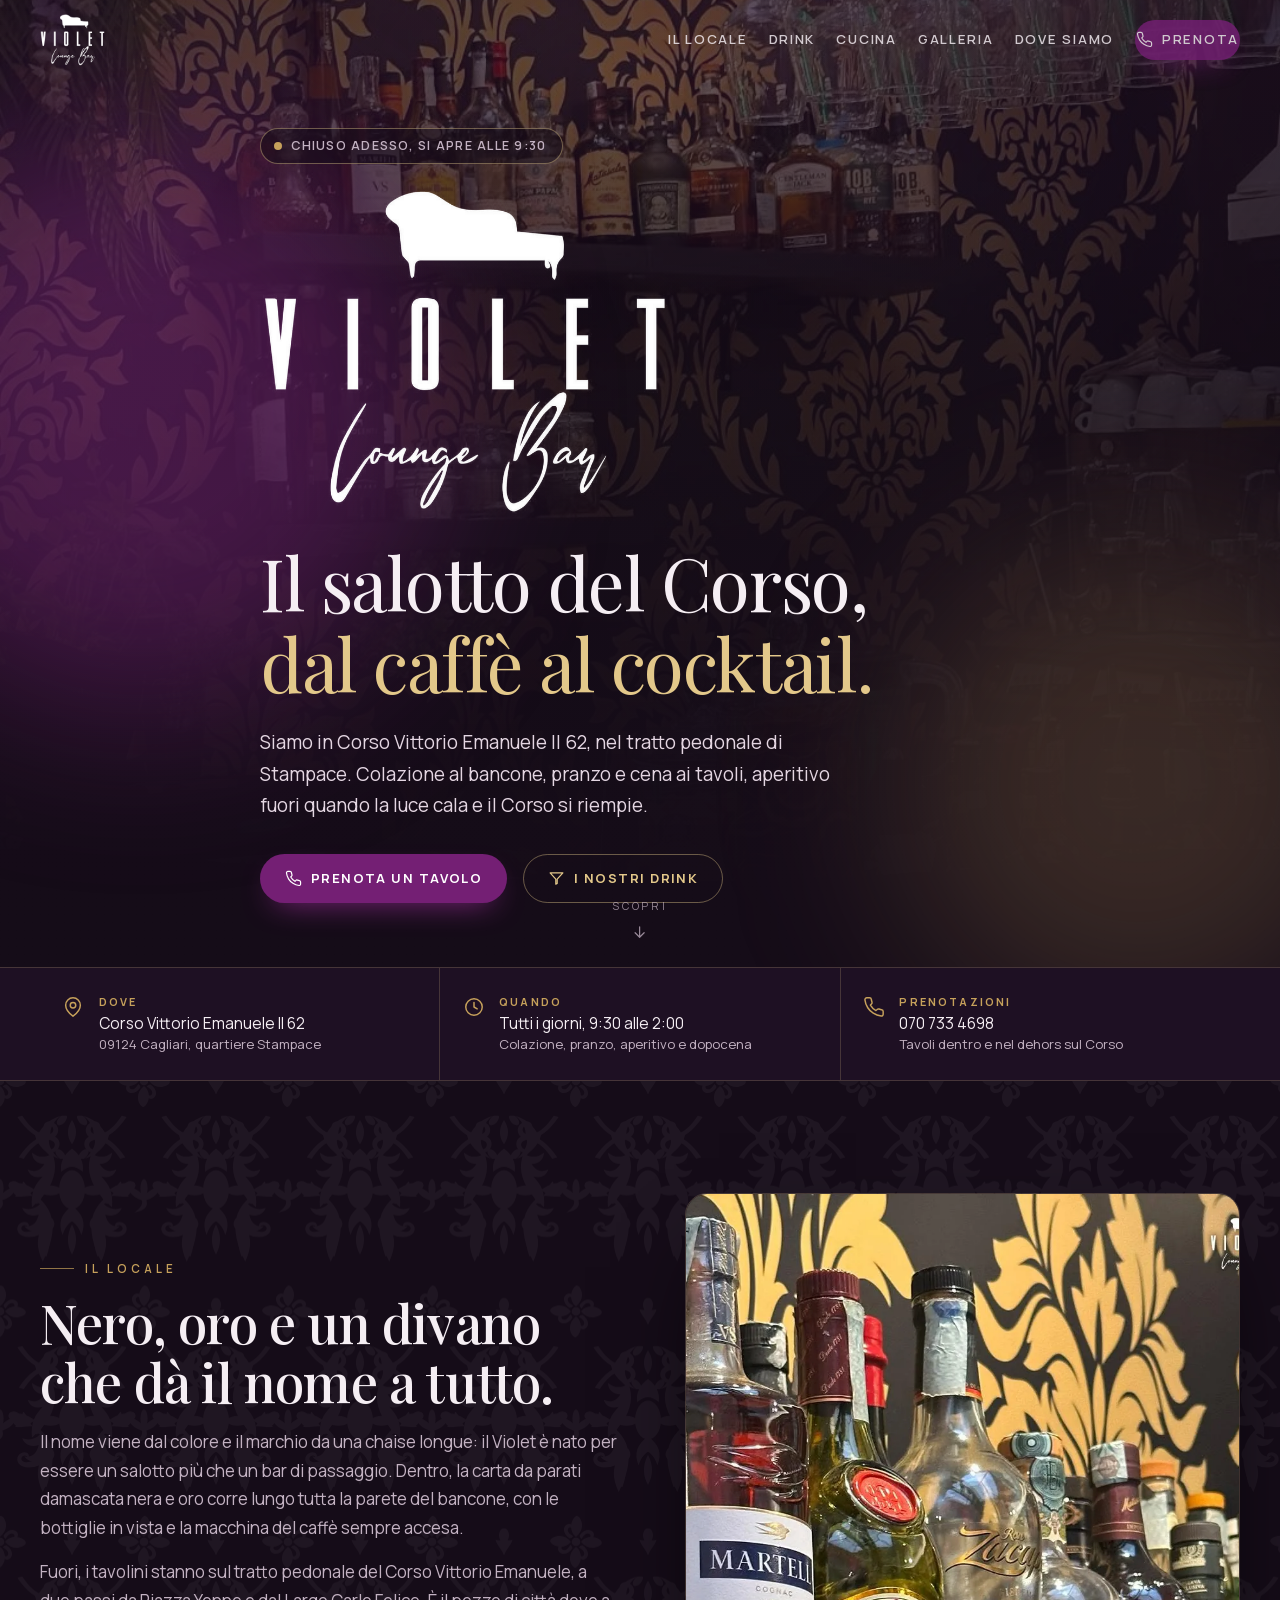
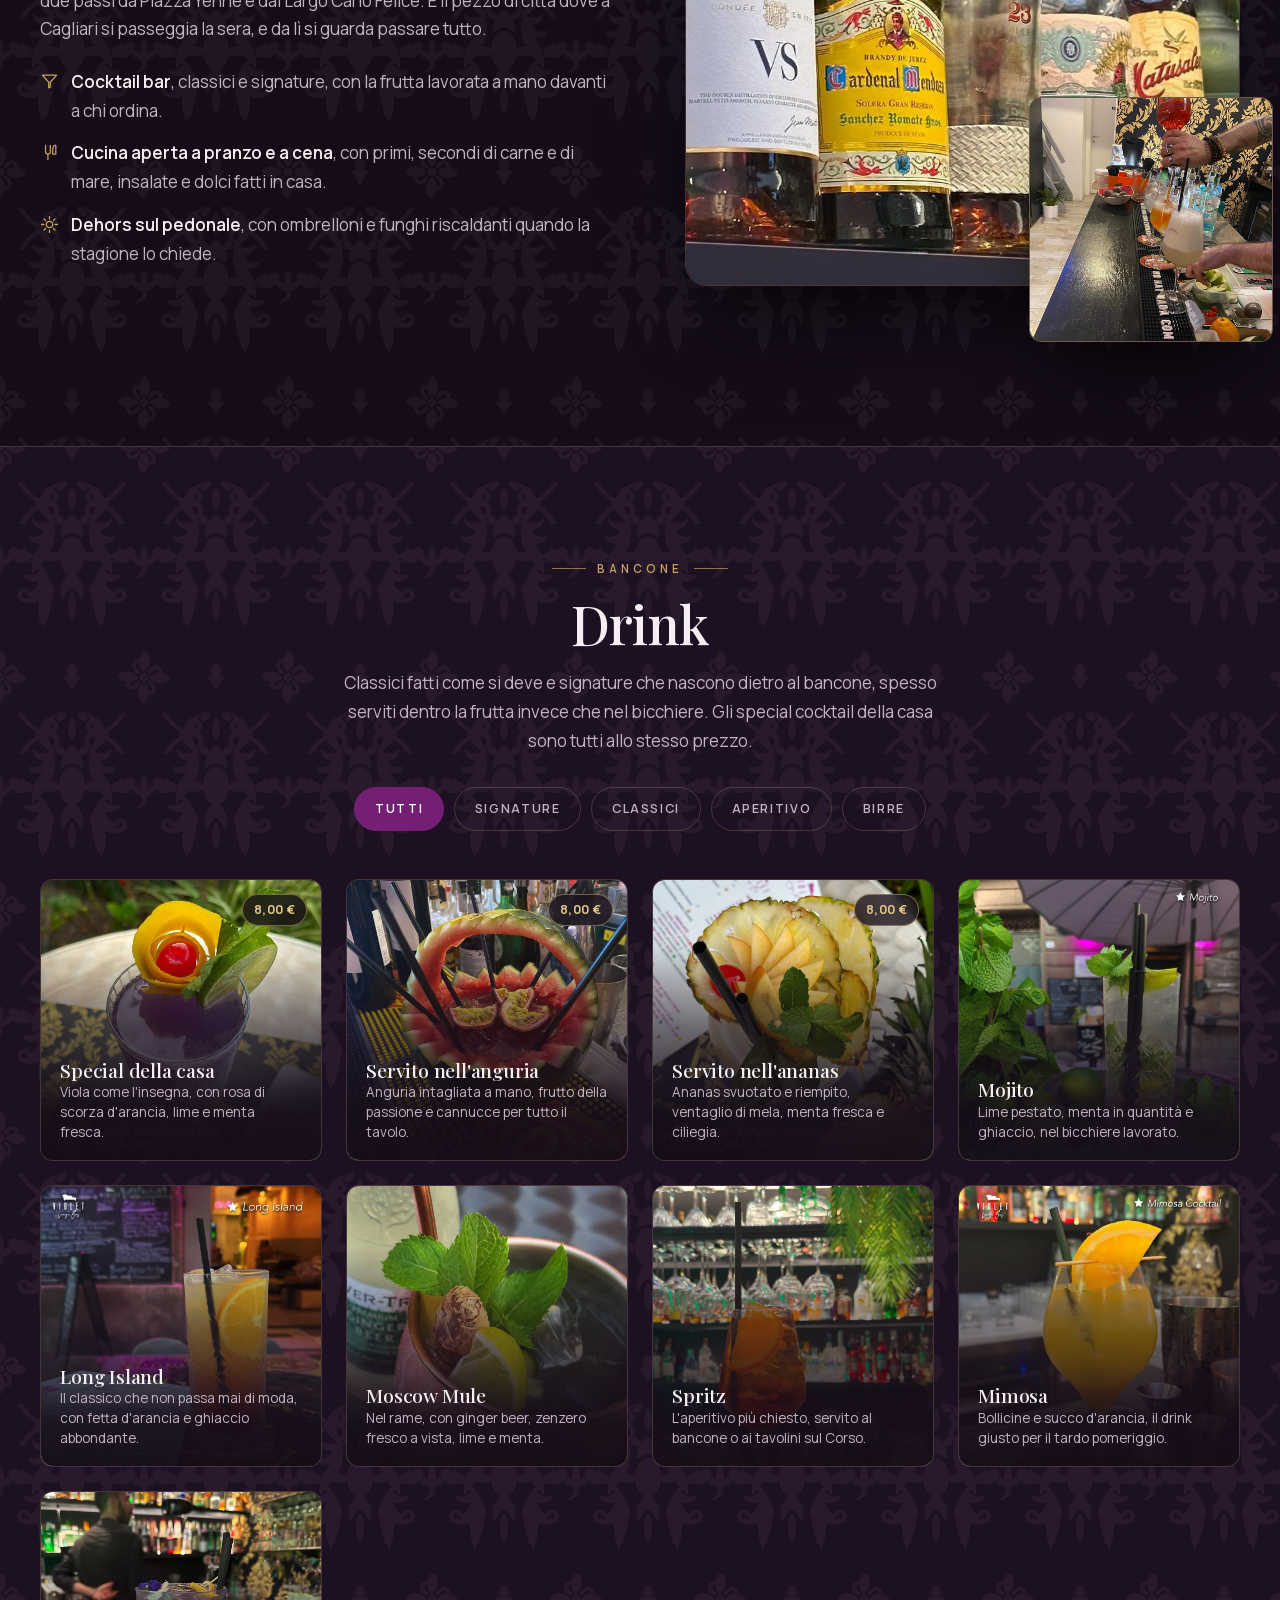
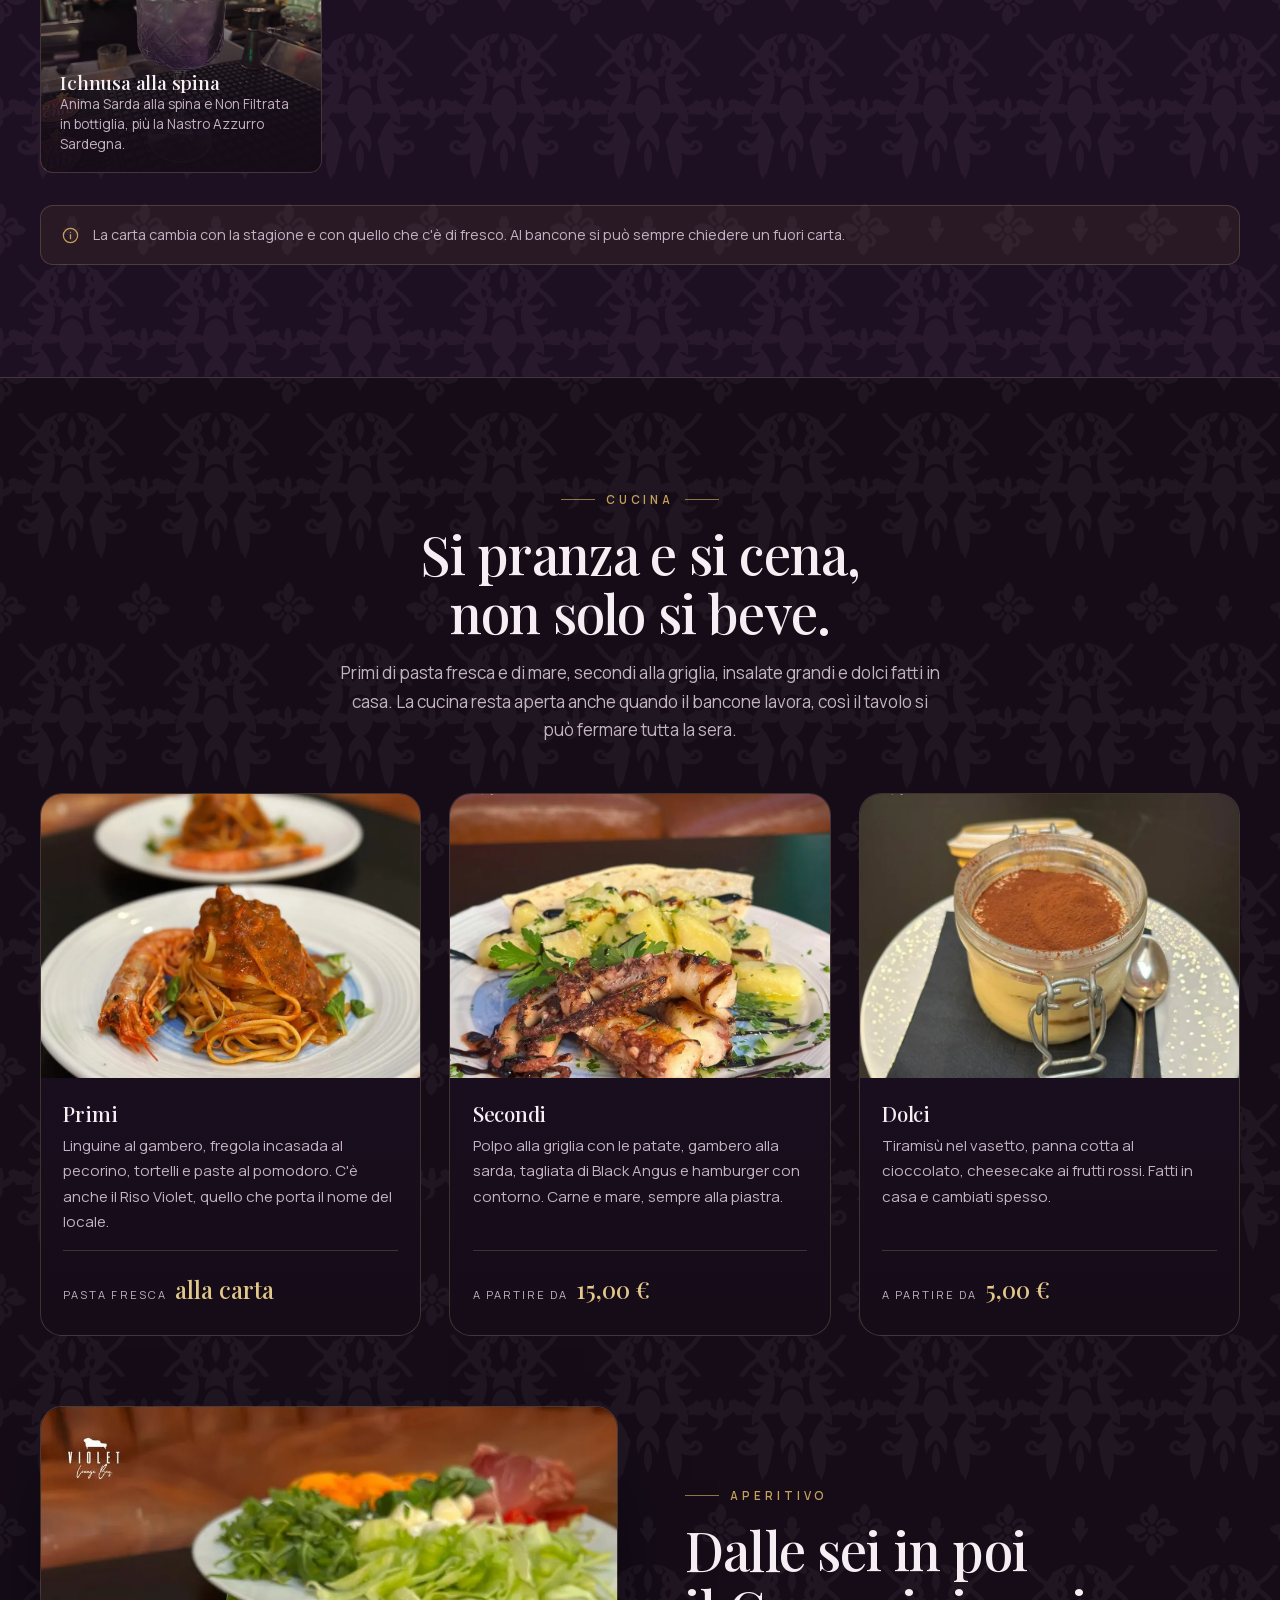
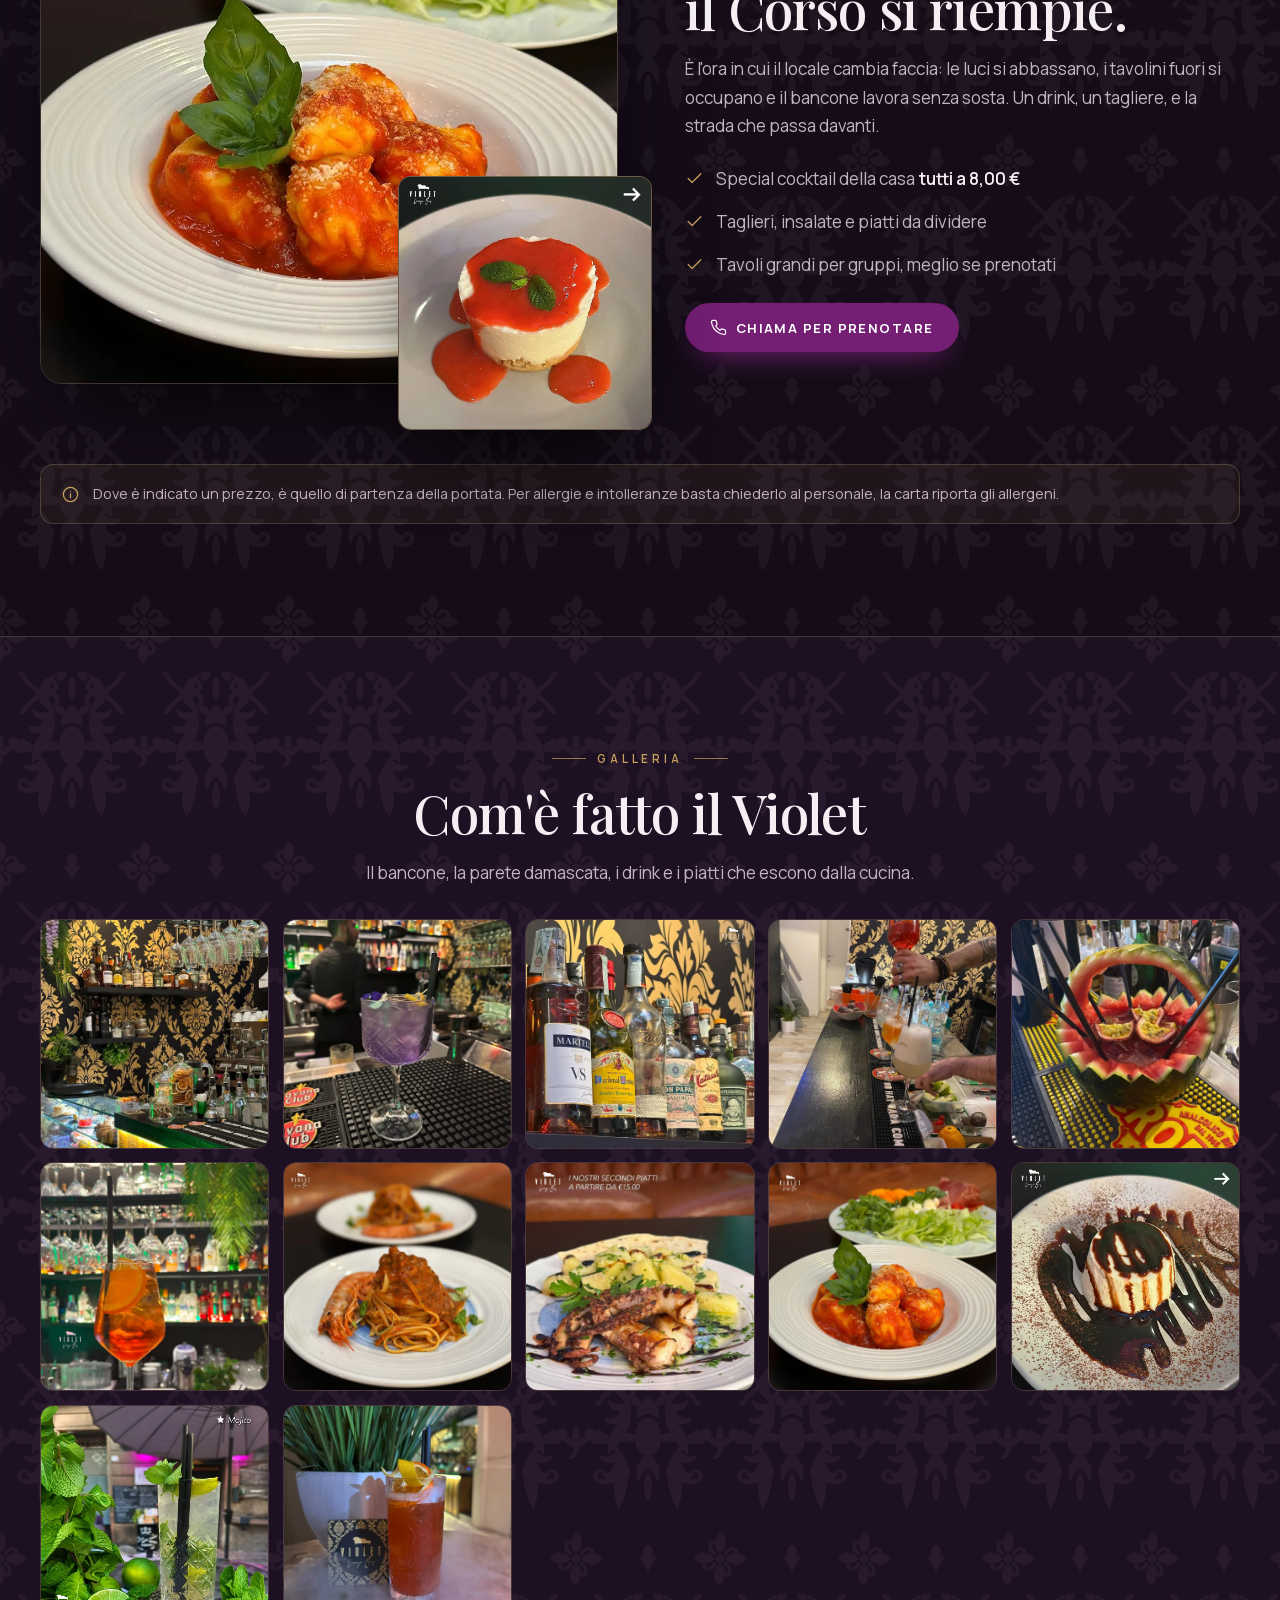
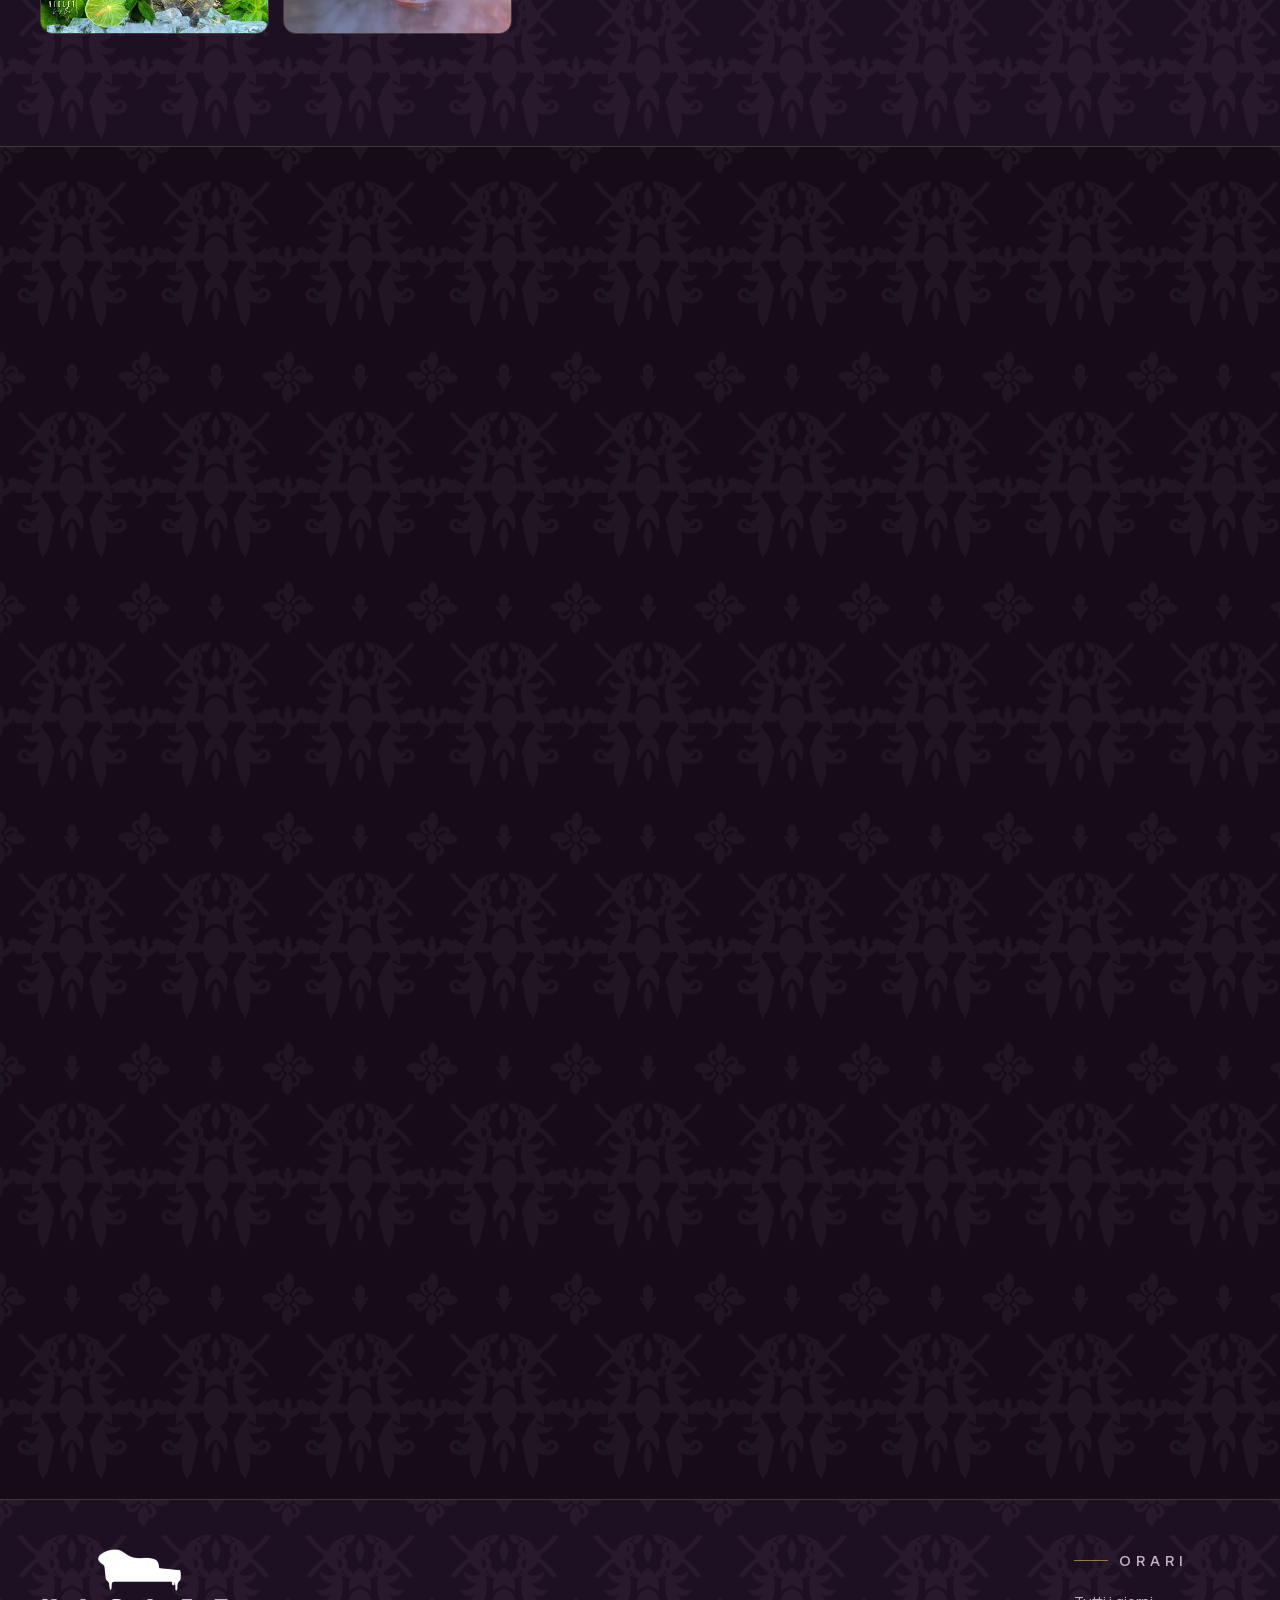
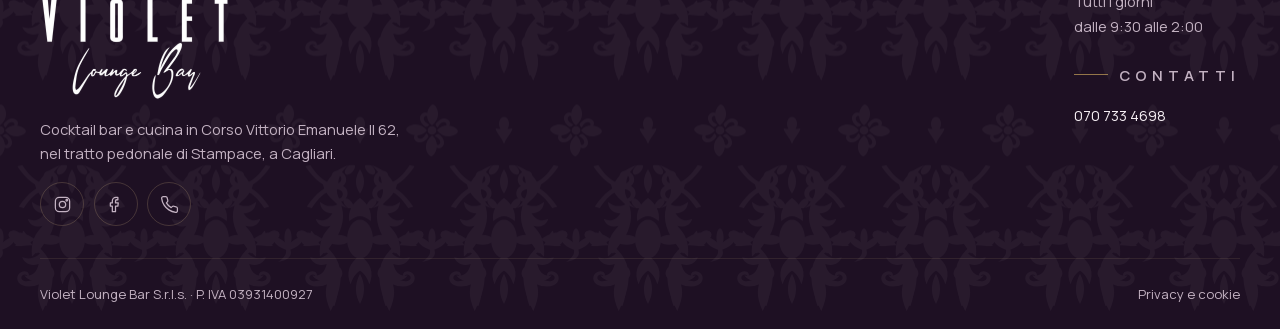
==== index.html @ 165bfeaa "Sito Violet Lounge Bar, prima versione Cocktail bar e cucina in Corso Vittorio Emanuele II 62, Cagli" ====
<!DOCTYPE html>
<html lang="it" class="no-js">
<head>
<meta charset="utf-8">
<meta name="viewport" content="width=device-width, initial-scale=1">
<title>Violet Lounge Bar | Cocktail e cucina sul Corso, Cagliari</title>
<meta name="description" content="Cocktail bar e cucina in Corso Vittorio Emanuele II 62 a Cagliari, quartiere Stampace. Colazione, pranzo, aperitivo e drink fino a notte, con i tavolini sul tratto pedonale del Corso.">
<meta name="theme-color" content="#741F74">
<link rel="canonical" href="https://violet-lounge.pages.dev/">

<meta property="og:type" content="restaurant">
<meta property="og:site_name" content="Violet Lounge Bar">
<meta property="og:title" content="Violet Lounge Bar | Cagliari, Corso Vittorio Emanuele II 62">
<meta property="og:description" content="Cocktail, aperitivo e cucina sul tratto pedonale del Corso, a Stampace. Aperti tutti i giorni fino a tarda notte.">
<meta property="og:url" content="https://violet-lounge.pages.dev/">
<meta property="og:image" content="https://violet-lounge.pages.dev/images/og-image.jpg">
<meta property="og:image:width" content="1200">
<meta property="og:image:height" content="630">
<meta property="og:locale" content="it_IT">
<meta name="twitter:card" content="summary_large_image">
<meta name="twitter:title" content="Violet Lounge Bar | Cagliari, Corso Vittorio Emanuele II 62">
<meta name="twitter:description" content="Cocktail, aperitivo e cucina sul tratto pedonale del Corso, a Stampace.">
<meta name="twitter:image" content="https://violet-lounge.pages.dev/images/og-image.jpg">

<link rel="icon" href="favicon.png" type="image/png">
<link rel="apple-touch-icon" href="apple-touch-icon.png">
<link rel="stylesheet" href="fonts/fonts.css">

<style>
:root{
  /* Palette campionata dal loro materiale, non scelta a tavolino:
     il viola e' il pixel esatto del fondo del logo, l'oro viene dalla
     carta da parati damascata della sala. */
  --viola:#741F74;
  --viola-vivo:#A32FA0;
  --viola-chiaro:#DCA9D9;
  --viola-fondo:#2C1030;
  --notte:#150C18;
  --notte-2:#1E1023;
  --notte-3:#25142A;
  --oro:#C6A15B;
  --oro-chiaro:#E3C88A;
  --carta:#F5EEF3;
  --carta-2:#C3B2C2;
  --bordo:rgba(227,200,138,.20);
  --bordo-forte:rgba(227,200,138,.42);

  --sp-1:.5rem; --sp-2:1rem; --sp-3:1.5rem; --sp-4:2rem;
  --sp-5:3rem; --sp-6:4.5rem; --sp-7:7rem;
  --raggio:22px;
  --raggio-p:13px;
  --contenuto:1200px;
  --ombra:0 24px 60px -30px rgba(0,0,0,.9);
  --ombra-alta:0 40px 90px -34px rgba(0,0,0,.95);
  --curva:cubic-bezier(.16,1,.3,1);
}

*{box-sizing:border-box}
html{scroll-behavior:smooth;-webkit-text-size-adjust:100%}
body{
  margin:0;
  background:var(--notte);
  color:var(--carta);
  font-family:'Manrope',system-ui,-apple-system,'Segoe UI',sans-serif;
  font-size:1.0625rem;
  line-height:1.68;
  font-weight:400;
  -webkit-font-smoothing:antialiased;
  overflow-x:hidden;
}
img{max-width:100%;height:auto;display:block}
a{color:inherit}
button{font:inherit;color:inherit}
:focus-visible{outline:2px solid var(--oro-chiaro);outline-offset:3px;border-radius:4px}

h1,h2,h3{font-family:'Playfair Display',Georgia,serif;font-weight:500;line-height:1.1;margin:0}
h2{font-size:clamp(2rem,1.35rem + 2.6vw,3.35rem);letter-spacing:-.015em;margin-bottom:var(--sp-2)}
h3{font-size:1.3rem;letter-spacing:-.01em}
p{margin:0 0 var(--sp-2)}
p:last-child{margin-bottom:0}

.contenuto{width:min(100% - 2.5rem,var(--contenuto));margin-inline:auto}
.sezione{padding-block:clamp(3.5rem,2rem + 7vw,var(--sp-7));position:relative}

/* etichetta piccola sopra i titoli, ricalca la spaziatura del marchio VIOLET */
.etichetta{
  font-size:.72rem;font-weight:600;letter-spacing:.34em;text-transform:uppercase;
  color:var(--oro);margin:0 0 var(--sp-2);display:flex;align-items:center;gap:.7rem;
}
.etichetta::before{content:"";width:34px;height:1px;background:var(--oro);opacity:.7;flex:none}
.etichetta.centro{justify-content:center}
.etichetta.centro::after{content:"";width:34px;height:1px;background:var(--oro);opacity:.7;flex:none}

.occhiello{color:var(--carta-2);max-width:60ch}
.centro{text-align:center}
.centro .occhiello{margin-inline:auto}

/* ---------- carta da parati damascata, disegnata in SVG e ripetuta ---------- */
.damasco{
  position:absolute;inset:0;color:var(--oro);opacity:.042;pointer-events:none;
  z-index:0;overflow:hidden;
}
.damasco svg{width:100%;height:100%;display:block}
.sezione > .contenuto{position:relative;z-index:1}

/* ---------- aloni di luce ambientale ---------- */
.alone{position:absolute;border-radius:50%;filter:blur(90px);pointer-events:none;z-index:0}

/* ---------- testata ---------- */
.testata{
  position:fixed;top:0;left:0;right:0;z-index:60;
  transition:background-color .35s var(--curva),border-color .35s var(--curva),backdrop-filter .35s;
  border-bottom:1px solid transparent;
}
.testata.attaccata{
  background:rgba(21,12,24,.86);
  -webkit-backdrop-filter:saturate(150%) blur(16px);
  backdrop-filter:saturate(150%) blur(16px);
  border-bottom-color:var(--bordo);
}
.barra{display:flex;align-items:center;gap:var(--sp-3);padding-block:.85rem}
.marchio{display:flex;align-items:center;gap:.7rem;text-decoration:none;flex:none}
.marchio img{width:auto;height:52px;transition:height .35s var(--curva)}
.testata.attaccata .marchio img{height:42px}

.nav{margin-left:auto;display:flex;align-items:center;gap:clamp(.8rem,.2rem + 1.4vw,2rem)}
.nav a{
  text-decoration:none;font-size:.83rem;font-weight:600;letter-spacing:.13em;
  text-transform:uppercase;color:var(--carta);opacity:.82;position:relative;
  padding:.4rem 0;transition:opacity .25s,color .25s;
}
.nav a::after{
  content:"";position:absolute;left:0;right:0;bottom:0;height:1px;background:var(--oro);
  transform:scaleX(0);transform-origin:left;transition:transform .3s var(--curva);
}
.nav a:hover{opacity:1;color:var(--oro-chiaro)}
.nav a:hover::after{transform:scaleX(1)}

.bottone{
  display:inline-flex;align-items:center;justify-content:center;gap:.55rem;
  padding:.78rem 1.5rem;border-radius:999px;text-decoration:none;
  font-size:.82rem;font-weight:700;letter-spacing:.11em;text-transform:uppercase;
  border:1px solid transparent;cursor:pointer;min-height:44px;
  transition:transform .25s var(--curva),background-color .25s,border-color .25s,box-shadow .25s;
}
.bottone svg{width:17px;height:17px;flex:none}
.bottone-pieno{background:var(--viola);color:#fff;box-shadow:0 12px 30px -14px rgba(163,47,160,.9)}
.bottone-pieno:hover{background:var(--viola-vivo);transform:translateY(-2px);box-shadow:0 18px 38px -14px rgba(163,47,160,1)}
.bottone-linea{border-color:var(--bordo-forte);color:var(--oro-chiaro);background:transparent}
.bottone-linea:hover{border-color:var(--oro);background:rgba(198,161,91,.10);transform:translateY(-2px)}
.bottone-nav{padding:.6rem 1.15rem;font-size:.76rem;min-height:40px}

/* menu di navigazione su schermo stretto */
.apri-menu{
  display:none;margin-left:auto;width:46px;height:46px;border:1px solid var(--bordo-forte);
  background:rgba(21,12,24,.6);border-radius:12px;align-items:center;justify-content:center;
  cursor:pointer;color:var(--oro-chiaro);
}
.apri-menu svg{width:22px;height:22px}
.apri-menu .chiudi{display:none}
.apri-menu[aria-expanded="true"] .apri{display:none}
.apri-menu[aria-expanded="true"] .chiudi{display:block}

@media (max-width:900px){
  .apri-menu{display:flex}
  .nav{
    position:absolute;top:100%;left:0;right:0;flex-direction:column;align-items:stretch;
    gap:0;background:rgba(21,12,24,.97);
    -webkit-backdrop-filter:blur(18px);backdrop-filter:blur(18px);
    border-top:1px solid var(--bordo);border-bottom:1px solid var(--bordo);
    padding:var(--sp-2) 1.25rem var(--sp-3);
    transform-origin:top;
  }
  .nav a{padding:.85rem 0;border-bottom:1px solid rgba(227,200,138,.10);letter-spacing:.16em}
  .nav a::after{display:none}
  .nav .bottone{margin-top:var(--sp-2);width:100%}
  .js .nav{display:none}
  .js .nav.aperta{display:flex;animation:tendina .3s var(--curva)}
}
@keyframes tendina{from{opacity:0;transform:translateY(-8px)}to{opacity:1;transform:none}}

/* ---------- copertina ---------- */
.copertina{
  position:relative;min-height:100svh;display:flex;align-items:center;
  padding-block:8rem 4rem;overflow:hidden;isolation:isolate;
}
.copertina-sfondo{position:absolute;inset:-6% 0 -6%;z-index:-2;will-change:transform}
.copertina-sfondo img{width:100%;height:100%;object-fit:cover;object-position:center 42%}
.copertina-velo{
  position:absolute;inset:0;z-index:-1;
  background:
    radial-gradient(120% 85% at 50% 8%, rgba(21,12,24,.30) 0%, rgba(21,12,24,.86) 62%, rgba(21,12,24,.98) 100%),
    linear-gradient(180deg, rgba(44,16,48,.55) 0%, rgba(21,12,24,.55) 45%, var(--notte) 100%);
}
.copertina .alone-1{width:46vw;height:46vw;max-width:620px;max-height:620px;left:-12vw;top:12%;background:rgba(163,47,160,.34);z-index:-1}
.copertina .alone-2{width:38vw;height:38vw;max-width:520px;max-height:520px;right:-8vw;bottom:-6%;background:rgba(198,161,91,.20);z-index:-1}

.copertina-testo{max-width:760px}
.copertina-marchio{width:min(410px,74vw);margin-bottom:var(--sp-3)}
.copertina h1{
  font-size:clamp(2.5rem,1.4rem + 4.4vw,4.6rem);font-weight:400;letter-spacing:-.02em;
  margin-bottom:var(--sp-3);
}
.copertina h1 em{font-style:normal;color:var(--oro-chiaro)}
.copertina .occhiello{font-size:clamp(1.02rem,.96rem + .3vw,1.18rem);color:#E4D6E2;max-width:53ch}
.copertina-azioni{display:flex;flex-wrap:wrap;gap:var(--sp-2);margin-top:var(--sp-4)}

/* pastiglia apertura */
.pastiglia{
  display:inline-flex;align-items:center;gap:.6rem;padding:.42rem 1rem .42rem .8rem;
  border:1px solid var(--bordo-forte);border-radius:999px;background:rgba(21,12,24,.55);
  font-size:.78rem;font-weight:600;letter-spacing:.1em;text-transform:uppercase;
  color:var(--carta-2);margin-bottom:var(--sp-3);
}
.spia{width:8px;height:8px;border-radius:50%;background:var(--carta-2);flex:none}
.pastiglia.aperto{color:#E6D3E5;border-color:rgba(163,47,160,.55)}
.pastiglia.aperto .spia{background:#57D98A;box-shadow:0 0 0 0 rgba(87,217,138,.6);animation:pulsa 2.4s infinite}
.pastiglia.chiuso .spia{background:var(--oro)}
@keyframes pulsa{
  0%{box-shadow:0 0 0 0 rgba(87,217,138,.55)}
  70%{box-shadow:0 0 0 9px rgba(87,217,138,0)}
  100%{box-shadow:0 0 0 0 rgba(87,217,138,0)}
}

.giu{
  position:absolute;left:50%;bottom:1.6rem;transform:translateX(-50%);
  display:flex;flex-direction:column;align-items:center;gap:.5rem;
  font-size:.66rem;letter-spacing:.28em;text-transform:uppercase;color:var(--carta-2);
  text-decoration:none;opacity:.75;transition:opacity .3s;
}
.giu:hover{opacity:1}
.giu svg{width:18px;height:18px;animation:scendi 2.2s ease-in-out infinite}
@keyframes scendi{0%,100%{transform:translateY(0)}50%{transform:translateY(5px)}}
@media (max-height:680px){.giu{display:none}}

/* ---------- fascia dei tre dati utili ---------- */
.fascia{background:var(--notte-2);border-block:1px solid var(--bordo);position:relative;z-index:2}
.fascia-griglia{display:grid;grid-template-columns:repeat(3,1fr);gap:1px;background:var(--bordo)}
.fascia-voce{
  background:var(--notte-2);padding:1.6rem 1.4rem;display:flex;gap:.9rem;align-items:flex-start;
  text-decoration:none;transition:background-color .3s;
}
a.fascia-voce:hover{background:var(--notte-3)}
.fascia-voce svg{width:22px;height:22px;color:var(--oro);flex:none;margin-top:2px}
.fascia-voce b{display:block;font-size:.68rem;font-weight:700;letter-spacing:.2em;text-transform:uppercase;color:var(--oro);margin-bottom:.2rem}
.fascia-voce span{font-size:.97rem;color:var(--carta);line-height:1.45}
.fascia-voce small{display:block;color:var(--carta-2);font-size:.83rem}
@media (max-width:820px){.fascia-griglia{grid-template-columns:1fr}}

/* ---------- blocco a due colonne ---------- */
.duo{display:grid;grid-template-columns:1.02fr .98fr;gap:clamp(2rem,1rem + 4vw,4.5rem);align-items:center}
.duo.invertito .duo-media{order:-1}
@media (max-width:900px){.duo{grid-template-columns:1fr;gap:2.5rem}.duo.invertito .duo-media{order:0}}

.duo-media{position:relative;margin-bottom:clamp(2rem,1rem + 2.5vw,3.2rem)}
.cornice{
  position:relative;border-radius:var(--raggio);overflow:hidden;
  border:1px solid var(--bordo);box-shadow:var(--ombra-alta);
}
.cornice img{width:100%;aspect-ratio:1/1;object-fit:cover}
.cornice-alta img{aspect-ratio:4/5}
.duo-media .sovrapposta{
  position:absolute;right:0;bottom:-8%;width:44%;border-radius:var(--raggio-p);
  overflow:hidden;border:1px solid var(--bordo-forte);box-shadow:var(--ombra-alta);
  background:var(--notte);
}
.duo-media .sovrapposta img{width:100%;aspect-ratio:1/1;object-fit:cover}
@media (min-width:1280px){.duo-media .sovrapposta{right:-6%}}
@media (max-width:560px){.duo-media .sovrapposta{width:48%;bottom:-6%}}

.elenco-segni{list-style:none;margin:var(--sp-3) 0 0;padding:0;display:grid;gap:.9rem}
.elenco-segni li{display:flex;gap:.75rem;align-items:flex-start;color:var(--carta-2)}
.elenco-segni svg{width:19px;height:19px;color:var(--oro);flex:none;margin-top:4px}
.elenco-segni b{color:var(--carta);font-weight:600}

/* ---------- filtro e schede dei drink ---------- */
.filtri{
  display:flex;flex-wrap:wrap;gap:.6rem;justify-content:center;
  margin:var(--sp-4) 0 var(--sp-5);
}
.filtro{
  padding:.6rem 1.25rem;border-radius:999px;border:1px solid var(--bordo);
  background:transparent;color:var(--carta-2);cursor:pointer;min-height:44px;
  font-size:.78rem;font-weight:600;letter-spacing:.13em;text-transform:uppercase;
  transition:border-color .25s,color .25s,background-color .25s,transform .25s var(--curva);
}
.filtro:hover{border-color:var(--bordo-forte);color:var(--carta);transform:translateY(-2px)}
.filtro[aria-pressed="true"]{background:var(--viola);border-color:var(--viola);color:#fff}
.no-js .filtri{display:none}

.griglia-drink{display:grid;grid-template-columns:repeat(auto-fill,minmax(248px,1fr));gap:1.5rem}
.drink{
  position:relative;border-radius:var(--raggio-p);overflow:hidden;background:var(--notte-2);
  border:1px solid var(--bordo);text-decoration:none;display:block;
  transition:transform .4s var(--curva),border-color .35s,box-shadow .4s var(--curva);
}
.drink:hover{transform:translateY(-6px);border-color:var(--bordo-forte);box-shadow:var(--ombra-alta)}
.drink-foto{position:relative;overflow:hidden}
.drink-foto img{width:100%;aspect-ratio:1/1;object-fit:cover;transition:transform .8s var(--curva)}
.drink:hover .drink-foto img{transform:scale(1.06)}
.drink-foto::after{
  content:"";position:absolute;inset:0;
  background:linear-gradient(180deg,rgba(21,12,24,0) 22%,rgba(21,12,24,.55) 52%,rgba(21,12,24,.95) 84%,rgba(21,12,24,.98) 100%);
}
.drink-testo{position:absolute;left:0;right:0;bottom:0;padding:1.1rem 1.2rem;z-index:1}
.drink-testo h3{font-size:1.22rem;margin-bottom:.15rem}
.drink-testo p{font-size:.85rem;color:var(--carta-2);line-height:1.45;margin:0}
.drink .prezzo{
  position:absolute;top:.85rem;right:.85rem;z-index:1;
  background:rgba(21,12,24,.75);border:1px solid var(--bordo-forte);color:var(--oro-chiaro);
  padding:.28rem .68rem;border-radius:999px;font-size:.78rem;font-weight:700;letter-spacing:.03em;
  -webkit-backdrop-filter:blur(8px);backdrop-filter:blur(8px);
}
.drink[hidden]{display:none}

/* ---------- cucina ---------- */
.portate{display:grid;grid-template-columns:repeat(auto-fit,minmax(290px,1fr));gap:1.75rem;margin-top:var(--sp-5)}
.portata{
  background:linear-gradient(180deg,var(--notte-2),var(--notte));
  border:1px solid var(--bordo);border-radius:var(--raggio);overflow:hidden;
  display:flex;flex-direction:column;
  transition:transform .4s var(--curva),border-color .35s;
}
.portata:hover{transform:translateY(-5px);border-color:var(--bordo-forte)}
.portata img{width:100%;aspect-ratio:4/3;object-fit:cover}
.portata-corpo{padding:1.5rem 1.4rem 1.6rem;flex:1;display:flex;flex-direction:column}
.portata h3{margin-bottom:.5rem}
.portata p{color:var(--carta-2);font-size:.94rem}
.portata .da{
  margin-top:auto;padding-top:1.1rem;display:flex;align-items:baseline;gap:.5rem;
  border-top:1px solid var(--bordo);
}
.portata .da span{font-size:.7rem;letter-spacing:.18em;text-transform:uppercase;color:var(--carta-2)}
.portata .da b{font-family:'Playfair Display',Georgia,serif;font-size:1.5rem;font-weight:500;color:var(--oro-chiaro)}

.nota{
  margin-top:var(--sp-4);padding:1.05rem 1.25rem;border-radius:var(--raggio-p);
  border:1px solid var(--bordo);background:rgba(198,161,91,.06);
  color:var(--carta-2);font-size:.9rem;display:flex;gap:.8rem;align-items:flex-start;
}
.nota svg{width:19px;height:19px;color:var(--oro);flex:none;margin-top:3px}

/* ---------- galleria ---------- */
.galleria{
  display:grid;grid-template-columns:repeat(auto-fill,minmax(190px,1fr));
  gap:.85rem;margin-top:var(--sp-4);
}
.galleria button,.galleria a{
  padding:0;border:1px solid var(--bordo);background:none;border-radius:var(--raggio-p);
  overflow:hidden;cursor:pointer;display:block;position:relative;
  transition:transform .4s var(--curva),border-color .3s;
}
.galleria button:hover,.galleria a:hover{transform:translateY(-4px) scale(1.012);border-color:var(--bordo-forte)}
.galleria img{width:100%;aspect-ratio:1/1;object-fit:cover;transition:opacity .3s}
.galleria button:hover img,.galleria a:hover img{opacity:.88}
.galleria .lente{
  position:absolute;inset:0;display:flex;align-items:center;justify-content:center;
  background:rgba(44,16,48,.42);opacity:0;transition:opacity .3s;color:var(--oro-chiaro);
}
.galleria button:hover .lente,.galleria a:hover .lente{opacity:1}
.galleria .lente svg{width:30px;height:30px}
.galleria .largo{grid-column:span 2}
@media (max-width:520px){.galleria .largo{grid-column:span 1}}

/* visore a schermo intero */
.visore{
  position:fixed;inset:0;z-index:200;background:rgba(13,7,15,.96);
  -webkit-backdrop-filter:blur(10px);backdrop-filter:blur(10px);
  display:flex;align-items:center;justify-content:center;padding:clamp(1rem,4vw,3rem);
}
.visore[hidden]{display:none}
.visore figure{margin:0;max-width:min(1000px,100%);text-align:center}
.visore img{
  max-height:78svh;width:auto;margin-inline:auto;border-radius:var(--raggio-p);
  border:1px solid var(--bordo-forte);box-shadow:var(--ombra-alta);
}
.visore figcaption{margin-top:1rem;color:var(--carta-2);font-size:.92rem}
.visore-chiudi,.visore-passo{
  position:absolute;width:50px;height:50px;border-radius:50%;cursor:pointer;
  border:1px solid var(--bordo-forte);background:rgba(21,12,24,.75);color:var(--oro-chiaro);
  display:flex;align-items:center;justify-content:center;transition:background-color .25s,transform .25s;
}
.visore-chiudi:hover,.visore-passo:hover{background:var(--viola);color:#fff;transform:scale(1.06)}
.visore-chiudi{top:1.1rem;right:1.1rem}
.visore-passo svg,.visore-chiudi svg{width:22px;height:22px}
.visore-prec{left:1.1rem;top:50%;margin-top:-25px}
.visore-succ{right:1.1rem;top:50%;margin-top:-25px}
@media (max-width:640px){
  .visore-prec{left:.5rem}.visore-succ{right:.5rem}
  .visore-chiudi,.visore-passo{width:44px;height:44px}
}

/* ---------- orari e mappa ---------- */
.info-griglia{display:grid;grid-template-columns:.92fr 1.08fr;gap:clamp(2rem,1rem + 3vw,3.5rem);align-items:start}
@media (max-width:900px){.info-griglia{grid-template-columns:1fr}}

.riquadro{
  background:var(--notte-2);border:1px solid var(--bordo);border-radius:var(--raggio);
  padding:clamp(1.5rem,1rem + 1.6vw,2.3rem);
}
.orari{list-style:none;margin:var(--sp-2) 0 0;padding:0}
.orari li{
  display:flex;justify-content:space-between;gap:1rem;align-items:baseline;
  padding:.68rem 0;border-bottom:1px solid rgba(227,200,138,.10);
}
.orari li:last-child{border-bottom:0}
.orari .giorno{color:var(--carta-2);font-size:.95rem}
.orari .ore{font-variant-numeric:tabular-nums;font-weight:600;font-size:.95rem}
.orari li.oggi{
  background:rgba(163,47,160,.14);margin-inline:-.75rem;padding-inline:.75rem;
  border-radius:10px;border-bottom-color:transparent;
}
.orari li.oggi .giorno{color:var(--carta);font-weight:700}
.orari li.oggi .giorno::after{
  content:"oggi";margin-left:.55rem;font-size:.62rem;letter-spacing:.16em;text-transform:uppercase;
  color:var(--oro);border:1px solid var(--bordo-forte);border-radius:999px;padding:.1rem .45rem;
  font-weight:600;vertical-align:middle;
}
.orari li.oggi .ore{color:var(--oro-chiaro)}

.recapiti{list-style:none;margin:0;padding:0;display:grid;gap:.35rem}
.recapiti a,.recapiti .voce{
  display:flex;gap:.85rem;align-items:flex-start;padding:.75rem .25rem;
  text-decoration:none;border-radius:10px;transition:background-color .25s;
}
.recapiti a:hover{background:var(--notte-3)}
.recapiti svg{width:20px;height:20px;color:var(--oro);flex:none;margin-top:3px}
.recapiti b{display:block;font-size:.68rem;letter-spacing:.19em;text-transform:uppercase;color:var(--oro);margin-bottom:.15rem;font-weight:700}
.recapiti span{font-size:.98rem;color:var(--carta)}
.recapiti small{display:block;color:var(--carta-2);font-size:.85rem;margin-top:.1rem}

.mappa{
  display:block;border-radius:var(--raggio);overflow:hidden;border:1px solid var(--bordo);
  box-shadow:var(--ombra);position:relative;transition:border-color .3s,transform .4s var(--curva);
}
.mappa:hover{border-color:var(--bordo-forte);transform:translateY(-4px)}
.mappa img{width:100%;aspect-ratio:1200/760;object-fit:cover}
.mappa .apri-mappa{
  position:absolute;left:1rem;bottom:1rem;display:inline-flex;align-items:center;gap:.5rem;
  background:rgba(21,12,24,.86);border:1px solid var(--bordo-forte);color:var(--oro-chiaro);
  padding:.55rem 1rem;border-radius:999px;font-size:.76rem;font-weight:700;
  letter-spacing:.12em;text-transform:uppercase;
  -webkit-backdrop-filter:blur(8px);backdrop-filter:blur(8px);
}
.mappa .credito{
  position:absolute;right:.6rem;bottom:.5rem;font-size:.62rem;color:#3B2F3B;
  background:rgba(255,255,255,.72);padding:.12rem .4rem;border-radius:4px;
}

/* ---------- piede ---------- */
.piede{background:var(--notte-2);border-top:1px solid var(--bordo);padding-block:var(--sp-5) var(--sp-3);position:relative}
.piede-alto{display:flex;flex-wrap:wrap;gap:var(--sp-4);justify-content:space-between;align-items:flex-start}
.piede img.marchio-piede{width:190px;margin-bottom:var(--sp-2)}
.piede p{color:var(--carta-2);font-size:.92rem;max-width:40ch}
.social{display:flex;gap:.6rem;margin-top:var(--sp-2)}
.social a{
  width:44px;height:44px;border-radius:50%;border:1px solid var(--bordo);
  display:flex;align-items:center;justify-content:center;color:var(--carta-2);
  transition:border-color .25s,color .25s,transform .25s var(--curva),background-color .25s;
}
.social a:hover{border-color:var(--viola-vivo);color:#fff;background:var(--viola);transform:translateY(-3px)}
.social svg{width:19px;height:19px}
.piede-basso{
  margin-top:var(--sp-4);padding-top:var(--sp-3);border-top:1px solid rgba(227,200,138,.10);
  display:flex;flex-wrap:wrap;gap:.8rem 1.5rem;justify-content:space-between;
  color:var(--carta-2);font-size:.82rem;
}
.piede-basso a{color:var(--carta-2);text-decoration:none;border-bottom:1px solid transparent;transition:color .25s,border-color .25s}
.piede-basso a:hover{color:var(--oro-chiaro);border-bottom-color:var(--oro)}

/* link di salto per chi naviga da tastiera */
.salta{position:absolute;left:-9999px;top:0;z-index:300}
.salta:focus{left:1rem;top:1rem}

/* ---------- comparsa allo scorrimento ---------- */
.js .anima{opacity:0;transform:translateY(26px);transition:opacity .75s var(--curva),transform .75s var(--curva)}
.js .anima.dentro{opacity:1;transform:none}
.js .anima-2{transition-delay:.09s}
.js .anima-3{transition-delay:.18s}

@media (prefers-reduced-motion:reduce){
  html{scroll-behavior:auto}
  *,*::before,*::after{animation-duration:.001ms !important;animation-iteration-count:1 !important;transition-duration:.001ms !important}
  .js .anima{opacity:1;transform:none}
  .copertina-sfondo{transform:none !important}
}
</style>
</head>
<body>
<script>document.documentElement.className=document.documentElement.className.replace('no-js','js');</script>

<a class="bottone bottone-linea salta" href="#contenuto">Vai al contenuto</a>

<!-- Motivo damascato, ridisegnato in vettoriale sul modello della carta da
     parati nera e oro della sala. Vive qui una volta sola e viene richiamato
     dalle sezioni: nessun file esterno, nessuna immagine di sfondo. -->
<svg width="0" height="0" aria-hidden="true" focusable="false" style="position:absolute">
<defs>
  <symbol id="dm-foglia" viewBox="0 0 44 76">
    <path fill="currentColor" d="M0 76C2 56 9 48 20 40 9 41 4 36 3 28c8 6 15 4 22-3C15 23 11 16 12 8c6 7 13 9 21 7C28 9 29 4 32 0c9 18 8 34-2 49C21 62 11 68 0 76Z"/>
    <path fill="currentColor" d="M4 70c13-11 21-24 28-43-3 20-11 35-25 46Z"/>
  </symbol>
  <symbol id="dm-bocciolo" viewBox="0 0 24 38">
    <path fill="currentColor" d="M12 38C9 29 2 24 0 16c5 2 8 1 12-3 4 4 7 5 12 3-2 8-9 13-12 22Z"/>
    <ellipse fill="currentColor" cx="12" cy="10" rx="7" ry="10"/>
    <circle fill="currentColor" cx="12" cy="4" r="3"/>
  </symbol>
  <symbol id="dm-voluta" viewBox="0 0 70 60">
    <path fill="currentColor" d="M0 58C14 38 27 27 44 28c13 0 17 14 8 21-7 6-17 2-15-6 3 5 9 5 12 1 4-6-3-12-10-10C24 37 15 48 7 60Z"/>
    <path fill="currentColor" d="M24 35C28 18 39 7 58 0 45 11 42 23 45 31Z"/>
    <ellipse fill="currentColor" cx="60" cy="6" rx="5" ry="9" transform="rotate(42 60 6)"/>
  </symbol>
  <symbol id="dm-fiorellino" viewBox="-22 -25 44 50">
    <ellipse fill="currentColor" cx="0" cy="-11" rx="5" ry="13"/>
    <ellipse fill="currentColor" cx="10" cy="-3" rx="5" ry="13" transform="rotate(55 10 -3)"/>
    <ellipse fill="currentColor" cx="-10" cy="-3" rx="5" ry="13" transform="rotate(-55 -10 -3)"/>
    <circle fill="currentColor" cx="0" cy="1" r="5"/>
    <path fill="currentColor" d="M-3 5C-1 13-7 18-14 23 0 20 7 15 3 5Z"/>
  </symbol>
  <symbol id="dm-rosone" viewBox="-40 -40 80 80">
    <path fill="currentColor" d="M0-7C-8-13-9-25-3-33C0-37 3-37 6-32C11-23 8-13 0-7ZM7 0C13-8 25-9 33-3C37 0 37 3 32 6C23 11 13 8 7 0ZM0 7C8 13 9 25 3 33C0 37-3 37-6 32C-11 23-8 13 0 7ZM-7 0C-13 8-25 9-33 3C-37 0-37-3-32-6C-23-11-13-8-7 0Z"/>
    <path fill="currentColor" d="M5-9C11-18 20-19 24-13C27-8 23-3 17-4C21-6 21-10 18-11C14-13 10-8 8-4C6-5 5-7 5-9ZM9 5C18 11 19 20 13 24C8 27 3 23 4 17C6 21 10 21 11 18C13 14 8 10 4 8C5 6 7 5 9 5ZM-5 9C-11 18-20 19-24 13C-27 8-23 3-17 4C-21 6-21 10-18 11C-14 13-10 8-8 4C-6 5-5 7-5 9ZM-9-5C-18-11-19-20-13-24C-8-27-3-23-4-17C-6-21-10-21-11-18C-13-14-8-10-4-8C-5-6-7-5-9-5Z"/>
    <circle fill="currentColor" cx="0" cy="0" r="6"/>
  </symbol>

  <pattern id="dm-damasco" patternUnits="userSpaceOnUse" width="200" height="320" viewBox="0 0 200 320" patternTransform="scale(.72)">
    <g fill="currentColor">
      <path d="M18 151C18 145 23 141 29 142C45 145 53 159 70 159C82 159 89 151 100 145C111 151 118 159 130 159C147 159 155 145 171 142C177 141 182 145 182 151C182 157 177 161 171 160C155 157 147 145 130 145C118 145 111 153 100 159C89 153 82 145 70 145C53 145 45 157 29 160C23 161 18 157 18 151Z"/>
      <path d="M100 54c-7 11-8 22 0 34 8-12 7-23 0-34Zm0 40c-11 8-17 19-15 32 6-5 11-7 15-7 4 0 9 2 15 7 2-13-4-24-15-32Z"/>
      <ellipse cx="100" cy="151" rx="18" ry="27"/>
      <ellipse cx="100" cy="151" rx="8" ry="16"/>
      <path d="M100 174c-15 10-20 24-13 40 3-10 7-15 13-19 6 4 10 9 13 19 7-16 2-30-13-40Zm0 25c-8 15-7 29 0 42 7-13 8-27 0-42Z"/>
      <use href="#dm-foglia" x="32" y="88" width="58" height="84" transform="rotate(-10 61 130)"/>
      <use href="#dm-foglia" x="32" y="88" width="58" height="84" transform="translate(200 0) scale(-1 1) rotate(-10 61 130)"/>
      <use href="#dm-foglia" x="29" y="156" width="59" height="88" transform="rotate(-31 59 200)"/>
      <use href="#dm-foglia" x="29" y="156" width="59" height="88" transform="translate(200 0) scale(-1 1) rotate(-31 59 200)"/>
      <path d="M73 205C57 214 43 220 31 215C22 211 22 201 29 197C36 193 43 198 39 204C38 199 32 199 30 203C28 208 35 211 41 209C52 206 62 198 72 190C76 195 77 200 73 205Zm54 0C143 214 157 220 169 215C178 211 178 201 171 197C164 193 157 198 161 204C162 199 168 199 170 203C172 208 165 211 159 209C148 206 138 198 128 190C124 195 123 200 127 205Z"/>
      <use href="#dm-voluta" x="26" y="48" width="70" height="60"/>
      <use href="#dm-voluta" x="26" y="48" width="70" height="60" transform="translate(200 0) scale(-1 1)"/>
      <use href="#dm-voluta" x="24" y="215" width="70" height="60" transform="translate(0 323) scale(1 -1)"/>
      <use href="#dm-voluta" x="24" y="215" width="70" height="60" transform="translate(200 323) scale(-1 -1)"/>
      <use href="#dm-bocciolo" x="17" y="132" width="24" height="38" transform="rotate(-62 29 151)"/>
      <use href="#dm-bocciolo" x="159" y="132" width="24" height="38" transform="rotate(62 171 151)"/>
      <circle cx="100" cy="151" r="4"/>
      <use href="#dm-fiorellino" x="-22" y="135" width="44" height="50"/>
      <use href="#dm-fiorellino" x="178" y="135" width="44" height="50"/>
      <use href="#dm-bocciolo" x="88" y="-19" width="24" height="38"/>
      <use href="#dm-bocciolo" x="88" y="301" width="24" height="38"/>
      <use href="#dm-rosone" x="-40" y="-40" width="80" height="80"/>
      <use href="#dm-rosone" x="160" y="-40" width="80" height="80"/>
      <use href="#dm-rosone" x="-40" y="280" width="80" height="80"/>
      <use href="#dm-rosone" x="160" y="280" width="80" height="80"/>
    </g>
  </pattern>
</defs>
</svg>

<header class="testata" id="testata">
  <div class="contenuto barra">
    <a class="marchio" href="#" aria-label="Violet Lounge Bar, torna in cima">
      <img src="images/marchio.png" alt="Violet Lounge Bar" width="760" height="609">
    </a>

    <button class="apri-menu" id="apri-menu" type="button" aria-expanded="false" aria-controls="nav" aria-label="Apri il menu di navigazione">
      <svg class="apri" viewBox="0 0 24 24" fill="none" stroke="currentColor" stroke-width="1.7" stroke-linecap="round" aria-hidden="true"><path d="M4 7h16M4 12h16M4 17h16"/></svg>
      <svg class="chiudi" viewBox="0 0 24 24" fill="none" stroke="currentColor" stroke-width="1.7" stroke-linecap="round" aria-hidden="true"><path d="M6 6l12 12M18 6L6 18"/></svg>
    </button>

    <nav class="nav" id="nav" aria-label="Navigazione principale">
      <a href="#locale">Il locale</a>
      <a href="#drink">Drink</a>
      <a href="#cucina">Cucina</a>
      <a href="#galleria">Galleria</a>
      <a href="#contatti">Dove siamo</a>
      <a class="bottone bottone-pieno bottone-nav" href="tel:+390707334698">
        <svg viewBox="0 0 24 24" fill="none" stroke="currentColor" stroke-width="1.7" stroke-linecap="round" stroke-linejoin="round" aria-hidden="true"><path d="M22 16.9v3a2 2 0 0 1-2.2 2 19.8 19.8 0 0 1-8.6-3.1 19.5 19.5 0 0 1-6-6A19.8 19.8 0 0 1 2.1 4.2 2 2 0 0 1 4.1 2h3a2 2 0 0 1 2 1.7c.1 1 .4 1.9.7 2.8a2 2 0 0 1-.5 2.1L8.1 9.9a16 16 0 0 0 6 6l1.3-1.2a2 2 0 0 1 2.1-.5c.9.3 1.8.6 2.8.7a2 2 0 0 1 1.7 2Z"/></svg>
        Prenota
      </a>
    </nav>
  </div>
</header>

<main id="contenuto">

<section class="copertina">
  <div class="copertina-sfondo" id="copertina-sfondo">
    <img src="images/parete-damascata.webp" alt="La sala del Violet Lounge Bar, con la carta da parati damascata nera e oro e il bancone" width="1080" height="1080" fetchpriority="high">
  </div>
  <div class="copertina-velo"></div>
  <div class="alone alone-1"></div>
  <div class="alone alone-2"></div>

  <div class="contenuto copertina-testo">
    <p class="pastiglia" id="pastiglia"><span class="spia"></span><span id="pastiglia-testo">Tutti i giorni fino alle 2:00</span></p>
    <img class="copertina-marchio" src="images/marchio.png" alt="Violet Lounge Bar" width="760" height="609">
    <h1>Il salotto del Corso,<br><em>dal caffè al cocktail.</em></h1>
    <p class="occhiello">Siamo in Corso Vittorio Emanuele II 62, nel tratto pedonale di Stampace. Colazione al bancone, pranzo e cena ai tavoli, aperitivo fuori quando la luce cala e il Corso si riempie.</p>
    <div class="copertina-azioni">
      <a class="bottone bottone-pieno" href="tel:+390707334698">
        <svg viewBox="0 0 24 24" fill="none" stroke="currentColor" stroke-width="1.7" stroke-linecap="round" stroke-linejoin="round" aria-hidden="true"><path d="M22 16.9v3a2 2 0 0 1-2.2 2 19.8 19.8 0 0 1-8.6-3.1 19.5 19.5 0 0 1-6-6A19.8 19.8 0 0 1 2.1 4.2 2 2 0 0 1 4.1 2h3a2 2 0 0 1 2 1.7c.1 1 .4 1.9.7 2.8a2 2 0 0 1-.5 2.1L8.1 9.9a16 16 0 0 0 6 6l1.3-1.2a2 2 0 0 1 2.1-.5c.9.3 1.8.6 2.8.7a2 2 0 0 1 1.7 2Z"/></svg>
        Prenota un tavolo
      </a>
      <a class="bottone bottone-linea" href="#drink">
        <svg viewBox="0 0 24 24" fill="none" stroke="currentColor" stroke-width="1.7" stroke-linecap="round" stroke-linejoin="round" aria-hidden="true"><path d="M3 4h18l-8 9v6l-2 1v-7Z"/></svg>
        I nostri drink
      </a>
    </div>
  </div>

  <a class="giu" href="#locale" aria-label="Scendi alla sezione sul locale">
    <span>Scopri</span>
    <svg viewBox="0 0 24 24" fill="none" stroke="currentColor" stroke-width="1.6" stroke-linecap="round" stroke-linejoin="round" aria-hidden="true"><path d="M12 5v14M6 13l6 6 6-6"/></svg>
  </a>
</section>

<section class="fascia">
  <div class="contenuto">
    <div class="fascia-griglia">
      <a class="fascia-voce" href="https://www.openstreetmap.org/?mlat=39.2178211&amp;mlon=9.1117765#map=18/39.21782/9.11178" target="_blank" rel="noopener">
        <svg viewBox="0 0 24 24" fill="none" stroke="currentColor" stroke-width="1.6" stroke-linecap="round" stroke-linejoin="round" aria-hidden="true"><path d="M20 10c0 6-8 12-8 12s-8-6-8-12a8 8 0 0 1 16 0Z"/><circle cx="12" cy="10" r="3"/></svg>
        <span><b>Dove</b><span>Corso Vittorio Emanuele II 62</span><small>09124 Cagliari, quartiere Stampace</small></span>
      </a>
      <div class="fascia-voce">
        <svg viewBox="0 0 24 24" fill="none" stroke="currentColor" stroke-width="1.6" stroke-linecap="round" stroke-linejoin="round" aria-hidden="true"><circle cx="12" cy="12" r="9"/><path d="M12 7v5l3.5 2"/></svg>
        <span><b>Quando</b><span>Tutti i giorni, 9:30 alle 2:00</span><small>Colazione, pranzo, aperitivo e dopocena</small></span>
      </div>
      <a class="fascia-voce" href="tel:+390707334698">
        <svg viewBox="0 0 24 24" fill="none" stroke="currentColor" stroke-width="1.6" stroke-linecap="round" stroke-linejoin="round" aria-hidden="true"><path d="M22 16.9v3a2 2 0 0 1-2.2 2 19.8 19.8 0 0 1-8.6-3.1 19.5 19.5 0 0 1-6-6A19.8 19.8 0 0 1 2.1 4.2 2 2 0 0 1 4.1 2h3a2 2 0 0 1 2 1.7c.1 1 .4 1.9.7 2.8a2 2 0 0 1-.5 2.1L8.1 9.9a16 16 0 0 0 6 6l1.3-1.2a2 2 0 0 1 2.1-.5c.9.3 1.8.6 2.8.7a2 2 0 0 1 1.7 2Z"/></svg>
        <span><b>Prenotazioni</b><span>070 733 4698</span><small>Tavoli dentro e nel dehors sul Corso</small></span>
      </a>
    </div>
  </div>
</section>

<section class="sezione" id="locale">
  <div class="damasco"><svg width="100%" height="100%" aria-hidden="true" focusable="false"><rect width="100%" height="100%" fill="url(#dm-damasco)"/></svg></div>
  <div class="contenuto">
    <div class="duo">
      <div class="anima">
        <p class="etichetta">Il locale</p>
        <h2>Nero, oro e un divano<br>che dà il nome a tutto.</h2>
        <p class="occhiello">Il nome viene dal colore e il marchio da una chaise longue: il Violet è nato per essere un salotto più che un bar di passaggio. Dentro, la carta da parati damascata nera e oro corre lungo tutta la parete del bancone, con le bottiglie in vista e la macchina del caffè sempre accesa.</p>
        <p class="occhiello">Fuori, i tavolini stanno sul tratto pedonale del Corso Vittorio Emanuele, a due passi da Piazza Yenne e dal Largo Carlo Felice. È il pezzo di città dove a Cagliari si passeggia la sera, e da lì si guarda passare tutto.</p>
        <ul class="elenco-segni">
          <li>
            <svg viewBox="0 0 24 24" fill="none" stroke="currentColor" stroke-width="1.6" stroke-linecap="round" stroke-linejoin="round" aria-hidden="true"><path d="M3 4h18l-8 9v6l-2 1v-7Z"/></svg>
            <span><b>Cocktail bar</b>, classici e signature, con la frutta lavorata a mano davanti a chi ordina.</span>
          </li>
          <li>
            <svg viewBox="0 0 24 24" fill="none" stroke="currentColor" stroke-width="1.6" stroke-linecap="round" stroke-linejoin="round" aria-hidden="true"><path d="M7 3v8a3 3 0 0 0 6 0V3M10 14v7"/><path d="M18 3c-1.5 2-2 4-2 7v4h4V3Z"/></svg>
            <span><b>Cucina aperta a pranzo e a cena</b>, con primi, secondi di carne e di mare, insalate e dolci fatti in casa.</span>
          </li>
          <li>
            <svg viewBox="0 0 24 24" fill="none" stroke="currentColor" stroke-width="1.6" stroke-linecap="round" stroke-linejoin="round" aria-hidden="true"><circle cx="12" cy="12" r="4"/><path d="M12 2v3M12 19v3M2 12h3M19 12h3M4.9 4.9l2.1 2.1M17 17l2.1 2.1M19.1 4.9 17 7M7 17l-2.1 2.1"/></svg>
            <span><b>Dehors sul pedonale</b>, con ombrelloni e funghi riscaldanti quando la stagione lo chiede.</span>
          </li>
        </ul>
      </div>
      <div class="duo-media anima anima-2">
        <div class="cornice cornice-alta">
          <img src="images/bottiglie-damascata.webp" alt="La parete damascata nera e oro con le bottiglie del Violet Lounge Bar" width="1080" height="1080" loading="lazy">
        </div>
        <div class="sovrapposta">
          <img src="images/bancone-preparazione.webp" alt="Il barman prepara una fila di cocktail sul bancone" width="960" height="960" loading="lazy">
        </div>
      </div>
    </div>
  </div>
</section>

<section class="sezione" id="drink" style="background:var(--notte-2);border-block:1px solid var(--bordo)">
  <div class="damasco"><svg width="100%" height="100%" aria-hidden="true" focusable="false"><rect width="100%" height="100%" fill="url(#dm-damasco)"/></svg></div>
  <div class="contenuto">
    <div class="centro anima">
      <p class="etichetta centro">Bancone</p>
      <h2>Drink</h2>
      <p class="occhiello">Classici fatti come si deve e signature che nascono dietro al bancone, spesso serviti dentro la frutta invece che nel bicchiere. Gli special cocktail della casa sono tutti allo stesso prezzo.</p>
    </div>

    <div class="filtri" role="group" aria-label="Filtra i drink per categoria">
      <button class="filtro" type="button" data-gruppo="tutti" aria-pressed="true">Tutti</button>
      <button class="filtro" type="button" data-gruppo="signature" aria-pressed="false">Signature</button>
      <button class="filtro" type="button" data-gruppo="classici" aria-pressed="false">Classici</button>
      <button class="filtro" type="button" data-gruppo="aperitivo" aria-pressed="false">Aperitivo</button>
      <button class="filtro" type="button" data-gruppo="birre" aria-pressed="false">Birre</button>
    </div>

    <div class="griglia-drink" id="griglia-drink">
      <article class="drink anima" data-gruppo="signature">
        <span class="prezzo">8,00 €</span>
        <div class="drink-foto"><img src="images/cocktail-viola.webp" alt="Special cocktail viola con scorza d'arancia, lime e menta" width="1080" height="1080" loading="lazy"></div>
        <div class="drink-testo"><h3>Special della casa</h3><p>Viola come l'insegna, con rosa di scorza d'arancia, lime e menta fresca.</p></div>
      </article>

      <article class="drink anima anima-2" data-gruppo="signature">
        <span class="prezzo">8,00 €</span>
        <div class="drink-foto"><img src="images/cocktail-anguria.webp" alt="Cocktail servito dentro un'anguria intagliata con frutto della passione" width="1000" height="1000" loading="lazy"></div>
        <div class="drink-testo"><h3>Servito nell'anguria</h3><p>Anguria intagliata a mano, frutto della passione e cannucce per tutto il tavolo.</p></div>
      </article>

      <article class="drink anima anima-3" data-gruppo="signature">
        <span class="prezzo">8,00 €</span>
        <div class="drink-foto"><img src="images/cocktail-ananas.webp" alt="Cocktail servito dentro l'ananas con ventaglio di mela e menta" width="900" height="900" loading="lazy"></div>
        <div class="drink-testo"><h3>Servito nell'ananas</h3><p>Ananas svuotato e riempito, ventaglio di mela, menta fresca e ciliegia.</p></div>
      </article>

      <article class="drink anima" data-gruppo="classici">
        <div class="drink-foto"><img src="images/mojito.webp" alt="Mojito con lime, menta e ghiaccio" width="900" height="900" loading="lazy"></div>
        <div class="drink-testo"><h3>Mojito</h3><p>Lime pestato, menta in quantità e ghiaccio, nel bicchiere lavorato.</p></div>
      </article>

      <article class="drink anima anima-2" data-gruppo="classici">
        <div class="drink-foto"><img src="images/long-island.webp" alt="Long Island Iced Tea con fetta d'arancia" width="900" height="900" loading="lazy"></div>
        <div class="drink-testo"><h3>Long Island</h3><p>Il classico che non passa mai di moda, con fetta d'arancia e ghiaccio abbondante.</p></div>
      </article>

      <article class="drink anima anima-3" data-gruppo="classici">
        <div class="drink-foto"><img src="images/moscow-mule.webp" alt="Moscow Mule nel bicchiere di rame con zenzero, lime e menta" width="900" height="900" loading="lazy"></div>
        <div class="drink-testo"><h3>Moscow Mule</h3><p>Nel rame, con ginger beer, zenzero fresco a vista, lime e menta.</p></div>
      </article>

      <article class="drink anima" data-gruppo="aperitivo">
        <div class="drink-foto"><img src="images/spritz-bancone.webp" alt="Spritz davanti alla vetrina delle bottiglie" width="1000" height="1000" loading="lazy"></div>
        <div class="drink-testo"><h3>Spritz</h3><p>L'aperitivo più chiesto, servito al bancone o ai tavolini sul Corso.</p></div>
      </article>

      <article class="drink anima anima-2" data-gruppo="aperitivo">
        <div class="drink-foto"><img src="images/mimosa.webp" alt="Mimosa cocktail con fetta d'arancia" width="900" height="900" loading="lazy"></div>
        <div class="drink-testo"><h3>Mimosa</h3><p>Bollicine e succo d'arancia, il drink giusto per il tardo pomeriggio.</p></div>
      </article>


      <article class="drink anima" data-gruppo="birre">
        <div class="drink-foto"><img src="images/cocktail-viola-bancone.webp" alt="Il bancone del Violet visto dal lato dei clienti" width="1080" height="1080" loading="lazy"></div>
        <div class="drink-testo"><h3>Ichnusa alla spina</h3><p>Anima Sarda alla spina e Non Filtrata in bottiglia, più la Nastro Azzurro Sardegna.</p></div>
      </article>
    </div>

    <p class="nota anima">
      <svg viewBox="0 0 24 24" fill="none" stroke="currentColor" stroke-width="1.6" stroke-linecap="round" stroke-linejoin="round" aria-hidden="true"><circle cx="12" cy="12" r="9"/><path d="M12 16v-5M12 8h.01"/></svg>
      <span>La carta cambia con la stagione e con quello che c'è di fresco. Al bancone si può sempre chiedere un fuori carta.</span>
    </p>
  </div>
</section>

<section class="sezione" id="cucina">
  <div class="damasco"><svg width="100%" height="100%" aria-hidden="true" focusable="false"><rect width="100%" height="100%" fill="url(#dm-damasco)"/></svg></div>
  <div class="contenuto">
    <div class="centro anima">
      <p class="etichetta centro">Cucina</p>
      <h2>Si pranza e si cena,<br>non solo si beve.</h2>
      <p class="occhiello">Primi di pasta fresca e di mare, secondi alla griglia, insalate grandi e dolci fatti in casa. La cucina resta aperta anche quando il bancone lavora, così il tavolo si può fermare tutta la sera.</p>
    </div>

    <div class="portate">
      <article class="portata anima">
        <img src="images/primo-linguine.webp" alt="Linguine ai gamberi con pomodoro fresco" width="1000" height="750" loading="lazy">
        <div class="portata-corpo">
          <h3>Primi</h3>
          <p>Linguine al gambero, fregola incasada al pecorino, tortelli e paste al pomodoro. C'è anche il Riso Violet, quello che porta il nome del locale.</p>
          <p class="da"><span>pasta fresca</span><b>alla carta</b></p>
        </div>
      </article>

      <article class="portata anima anima-2">
        <img src="images/secondo-polpo.webp" alt="Tentacoli di polpo alla griglia con patate e pane carasau" width="1000" height="750" loading="lazy">
        <div class="portata-corpo">
          <h3>Secondi</h3>
          <p>Polpo alla griglia con le patate, gambero alla sarda, tagliata di Black Angus e hamburger con contorno. Carne e mare, sempre alla piastra.</p>
          <p class="da"><span>a partire da</span><b>15,00 €</b></p>
        </div>
      </article>

      <article class="portata anima anima-3">
        <img src="images/dolce-tiramisu.webp" alt="Tiramisù servito nel vasetto di vetro" width="900" height="675" loading="lazy">
        <div class="portata-corpo">
          <h3>Dolci</h3>
          <p>Tiramisù nel vasetto, panna cotta al cioccolato, cheesecake ai frutti rossi. Fatti in casa e cambiati spesso.</p>
          <p class="da"><span>a partire da</span><b>5,00 €</b></p>
        </div>
      </article>
    </div>

    <div class="duo anima" style="margin-top:clamp(3rem,2rem + 3vw,4.5rem)">
      <div class="duo-media">
        <div class="cornice">
          <img src="images/primo-tortelli.webp" alt="Tortelli al pomodoro con basilico e tagliere di verdure e salumi" width="1000" height="1000" loading="lazy">
        </div>
        <div class="sovrapposta">
          <img src="images/dolce-cheesecake.webp" alt="Cheesecake con salsa ai frutti rossi e menta" width="900" height="900" loading="lazy">
        </div>
      </div>
      <div>
        <p class="etichetta">Aperitivo</p>
        <h2>Dalle sei in poi<br>il Corso si riempie.</h2>
        <p class="occhiello">È l'ora in cui il locale cambia faccia: le luci si abbassano, i tavolini fuori si occupano e il bancone lavora senza sosta. Un drink, un tagliere, e la strada che passa davanti.</p>
        <ul class="elenco-segni">
          <li>
            <svg viewBox="0 0 24 24" fill="none" stroke="currentColor" stroke-width="1.6" stroke-linecap="round" stroke-linejoin="round" aria-hidden="true"><path d="M20 6 9 17l-5-5"/></svg>
            <span>Special cocktail della casa <b>tutti a 8,00 €</b></span>
          </li>
          <li>
            <svg viewBox="0 0 24 24" fill="none" stroke="currentColor" stroke-width="1.6" stroke-linecap="round" stroke-linejoin="round" aria-hidden="true"><path d="M20 6 9 17l-5-5"/></svg>
            <span>Taglieri, insalate e piatti da dividere</span>
          </li>
          <li>
            <svg viewBox="0 0 24 24" fill="none" stroke="currentColor" stroke-width="1.6" stroke-linecap="round" stroke-linejoin="round" aria-hidden="true"><path d="M20 6 9 17l-5-5"/></svg>
            <span>Tavoli grandi per gruppi, meglio se prenotati</span>
          </li>
        </ul>
        <div class="copertina-azioni" style="margin-top:var(--sp-3)">
          <a class="bottone bottone-pieno" href="tel:+390707334698">
            <svg viewBox="0 0 24 24" fill="none" stroke="currentColor" stroke-width="1.7" stroke-linecap="round" stroke-linejoin="round" aria-hidden="true"><path d="M22 16.9v3a2 2 0 0 1-2.2 2 19.8 19.8 0 0 1-8.6-3.1 19.5 19.5 0 0 1-6-6A19.8 19.8 0 0 1 2.1 4.2 2 2 0 0 1 4.1 2h3a2 2 0 0 1 2 1.7c.1 1 .4 1.9.7 2.8a2 2 0 0 1-.5 2.1L8.1 9.9a16 16 0 0 0 6 6l1.3-1.2a2 2 0 0 1 2.1-.5c.9.3 1.8.6 2.8.7a2 2 0 0 1 1.7 2Z"/></svg>
            Chiama per prenotare
          </a>
        </div>
      </div>
    </div>

    <p class="nota anima">
      <svg viewBox="0 0 24 24" fill="none" stroke="currentColor" stroke-width="1.6" stroke-linecap="round" stroke-linejoin="round" aria-hidden="true"><circle cx="12" cy="12" r="9"/><path d="M12 16v-5M12 8h.01"/></svg>
      <span>Dove è indicato un prezzo, è quello di partenza della portata. Per allergie e intolleranze basta chiederlo al personale, la carta riporta gli allergeni.</span>
    </p>
  </div>
</section>

<section class="sezione" id="galleria" style="background:var(--notte-2);border-block:1px solid var(--bordo)">
  <div class="damasco"><svg width="100%" height="100%" aria-hidden="true" focusable="false"><rect width="100%" height="100%" fill="url(#dm-damasco)"/></svg></div>
  <div class="contenuto">
    <div class="centro anima">
      <p class="etichetta centro">Galleria</p>
      <h2>Com'è fatto il Violet</h2>
      <p class="occhiello">Il bancone, la parete damascata, i drink e i piatti che escono dalla cucina.</p>
    </div>

    <div class="galleria anima" id="galleria">
      <button type="button" data-foto="images/parete-damascata.webp" data-testo="La parete damascata nera e oro con la vetrina della caffetteria">
        <img src="images/parete-damascata.webp" alt="La parete damascata nera e oro con la vetrina della caffetteria" width="1080" height="1080" loading="lazy">
        <span class="lente" aria-hidden="true"><svg viewBox="0 0 24 24" fill="none" stroke="currentColor" stroke-width="1.6" stroke-linecap="round"><circle cx="11" cy="11" r="7"/><path d="m20 20-3.5-3.5M11 8v6M8 11h6"/></svg></span>
      </button>
      <button type="button" data-foto="images/cocktail-viola-bancone.webp" data-testo="Cocktail viola appoggiato sul bancone, con il barman al lavoro alle spalle">
        <img src="images/cocktail-viola-bancone.webp" alt="Cocktail viola appoggiato sul bancone, con il barman al lavoro alle spalle" width="1080" height="1080" loading="lazy">
        <span class="lente" aria-hidden="true"><svg viewBox="0 0 24 24" fill="none" stroke="currentColor" stroke-width="1.6" stroke-linecap="round"><circle cx="11" cy="11" r="7"/><path d="m20 20-3.5-3.5M11 8v6M8 11h6"/></svg></span>
      </button>
      <button type="button" data-foto="images/bottiglie-damascata.webp" data-testo="Le bottiglie sulle mensole davanti alla carta da parati damascata">
        <img src="images/bottiglie-damascata.webp" alt="Le bottiglie sulle mensole davanti alla carta da parati damascata" width="1080" height="1080" loading="lazy">
        <span class="lente" aria-hidden="true"><svg viewBox="0 0 24 24" fill="none" stroke="currentColor" stroke-width="1.6" stroke-linecap="round"><circle cx="11" cy="11" r="7"/><path d="m20 20-3.5-3.5M11 8v6M8 11h6"/></svg></span>
      </button>
      <button type="button" data-foto="images/bancone-preparazione.webp" data-testo="Una fila di cocktail in preparazione lungo il bancone">
        <img src="images/bancone-preparazione.webp" alt="Una fila di cocktail in preparazione lungo il bancone" width="960" height="960" loading="lazy">
        <span class="lente" aria-hidden="true"><svg viewBox="0 0 24 24" fill="none" stroke="currentColor" stroke-width="1.6" stroke-linecap="round"><circle cx="11" cy="11" r="7"/><path d="m20 20-3.5-3.5M11 8v6M8 11h6"/></svg></span>
      </button>
      <button type="button" data-foto="images/cocktail-anguria.webp" data-testo="Cocktail servito dentro un'anguria intagliata a mano">
        <img src="images/cocktail-anguria.webp" alt="Cocktail servito dentro un'anguria intagliata a mano" width="1000" height="1000" loading="lazy">
        <span class="lente" aria-hidden="true"><svg viewBox="0 0 24 24" fill="none" stroke="currentColor" stroke-width="1.6" stroke-linecap="round"><circle cx="11" cy="11" r="7"/><path d="m20 20-3.5-3.5M11 8v6M8 11h6"/></svg></span>
      </button>
      <button type="button" data-foto="images/spritz-bancone.webp" data-testo="Spritz davanti alla vetrina illuminata delle bottiglie">
        <img src="images/spritz-bancone.webp" alt="Spritz davanti alla vetrina illuminata delle bottiglie" width="1000" height="1000" loading="lazy">
        <span class="lente" aria-hidden="true"><svg viewBox="0 0 24 24" fill="none" stroke="currentColor" stroke-width="1.6" stroke-linecap="round"><circle cx="11" cy="11" r="7"/><path d="m20 20-3.5-3.5M11 8v6M8 11h6"/></svg></span>
      </button>
      <button type="button" data-foto="images/primo-linguine.webp" data-testo="Linguine ai gamberi, servite in due piatti">
        <img src="images/primo-linguine.webp" alt="Linguine ai gamberi, servite in due piatti" width="1000" height="1000" loading="lazy">
        <span class="lente" aria-hidden="true"><svg viewBox="0 0 24 24" fill="none" stroke="currentColor" stroke-width="1.6" stroke-linecap="round"><circle cx="11" cy="11" r="7"/><path d="m20 20-3.5-3.5M11 8v6M8 11h6"/></svg></span>
      </button>
      <button type="button" data-foto="images/secondo-polpo.webp" data-testo="Tentacoli di polpo alla griglia con patate e pane carasau">
        <img src="images/secondo-polpo.webp" alt="Tentacoli di polpo alla griglia con patate e pane carasau" width="1000" height="1000" loading="lazy">
        <span class="lente" aria-hidden="true"><svg viewBox="0 0 24 24" fill="none" stroke="currentColor" stroke-width="1.6" stroke-linecap="round"><circle cx="11" cy="11" r="7"/><path d="m20 20-3.5-3.5M11 8v6M8 11h6"/></svg></span>
      </button>
      <button type="button" data-foto="images/primo-tortelli.webp" data-testo="Tortelli al pomodoro con basilico e tagliere di verdure">
        <img src="images/primo-tortelli.webp" alt="Tortelli al pomodoro con basilico e tagliere di verdure" width="1000" height="1000" loading="lazy">
        <span class="lente" aria-hidden="true"><svg viewBox="0 0 24 24" fill="none" stroke="currentColor" stroke-width="1.6" stroke-linecap="round"><circle cx="11" cy="11" r="7"/><path d="m20 20-3.5-3.5M11 8v6M8 11h6"/></svg></span>
      </button>
      <button type="button" data-foto="images/dolce-pannacotta.webp" data-testo="Panna cotta con salsa al cioccolato e cacao">
        <img src="images/dolce-pannacotta.webp" alt="Panna cotta con salsa al cioccolato e cacao" width="900" height="900" loading="lazy">
        <span class="lente" aria-hidden="true"><svg viewBox="0 0 24 24" fill="none" stroke="currentColor" stroke-width="1.6" stroke-linecap="round"><circle cx="11" cy="11" r="7"/><path d="m20 20-3.5-3.5M11 8v6M8 11h6"/></svg></span>
      </button>
      <button type="button" data-foto="images/mojito.webp" data-testo="Mojito con lime, menta e ghiaccio, fotografato all'aperto">
        <img src="images/mojito.webp" alt="Mojito con lime, menta e ghiaccio, fotografato all'aperto" width="900" height="900" loading="lazy">
        <span class="lente" aria-hidden="true"><svg viewBox="0 0 24 24" fill="none" stroke="currentColor" stroke-width="1.6" stroke-linecap="round"><circle cx="11" cy="11" r="7"/><path d="m20 20-3.5-3.5M11 8v6M8 11h6"/></svg></span>
      </button>
      <button type="button" data-foto="images/cocktail-biglietto.webp" data-testo="Cocktail rosso accanto al biglietto da visita nero e oro del Violet">
        <img src="images/cocktail-biglietto.webp" alt="Cocktail rosso accanto al biglietto da visita nero e oro del Violet" width="1000" height="1000" loading="lazy">
        <span class="lente" aria-hidden="true"><svg viewBox="0 0 24 24" fill="none" stroke="currentColor" stroke-width="1.6" stroke-linecap="round"><circle cx="11" cy="11" r="7"/><path d="m20 20-3.5-3.5M11 8v6M8 11h6"/></svg></span>
      </button>
    </div>
  </div>
</section>

<section class="sezione" id="contatti">
  <div class="damasco"><svg width="100%" height="100%" aria-hidden="true" focusable="false"><rect width="100%" height="100%" fill="url(#dm-damasco)"/></svg></div>
  <div class="contenuto">
    <div class="centro anima" style="margin-bottom:var(--sp-5)">
      <p class="etichetta centro">Dove siamo</p>
      <h2>Corso Vittorio Emanuele II 62</h2>
      <p class="occhiello">Nel tratto pedonale del Corso, quartiere Stampace, fra Piazza Yenne e il Largo Carlo Felice.</p>
    </div>

    <div class="info-griglia">
      <div class="riquadro anima">
        <p class="etichetta">Orari</p>
        <ul class="orari" id="orari">
          <li data-giorno="1"><span class="giorno">Lunedì</span><span class="ore">9:30 alle 2:00</span></li>
          <li data-giorno="2"><span class="giorno">Martedì</span><span class="ore">9:30 alle 2:00</span></li>
          <li data-giorno="3"><span class="giorno">Mercoledì</span><span class="ore">9:30 alle 2:00</span></li>
          <li data-giorno="4"><span class="giorno">Giovedì</span><span class="ore">9:30 alle 2:00</span></li>
          <li data-giorno="5"><span class="giorno">Venerdì</span><span class="ore">9:30 alle 2:00</span></li>
          <li data-giorno="6"><span class="giorno">Sabato</span><span class="ore">9:30 alle 2:00</span></li>
          <li data-giorno="0"><span class="giorno">Domenica</span><span class="ore">9:30 alle 2:00</span></li>
        </ul>

        <p class="etichetta" style="margin-top:var(--sp-4)">Contatti</p>
        <ul class="recapiti">
          <li><a href="tel:+390707334698">
            <svg viewBox="0 0 24 24" fill="none" stroke="currentColor" stroke-width="1.6" stroke-linecap="round" stroke-linejoin="round" aria-hidden="true"><path d="M22 16.9v3a2 2 0 0 1-2.2 2 19.8 19.8 0 0 1-8.6-3.1 19.5 19.5 0 0 1-6-6A19.8 19.8 0 0 1 2.1 4.2 2 2 0 0 1 4.1 2h3a2 2 0 0 1 2 1.7c.1 1 .4 1.9.7 2.8a2 2 0 0 1-.5 2.1L8.1 9.9a16 16 0 0 0 6 6l1.3-1.2a2 2 0 0 1 2.1-.5c.9.3 1.8.6 2.8.7a2 2 0 0 1 1.7 2Z"/></svg>
            <span><b>Telefono</b><span>070 733 4698</span><small>Per prenotare un tavolo dentro o fuori</small></span>
          </a></li>
          <li><a href="https://www.instagram.com/violet.lounge.bar/" target="_blank" rel="noopener">
            <svg viewBox="0 0 24 24" fill="none" stroke="currentColor" stroke-width="1.6" stroke-linecap="round" stroke-linejoin="round" aria-hidden="true"><rect x="3" y="3" width="18" height="18" rx="5"/><circle cx="12" cy="12" r="4"/><circle cx="17.4" cy="6.6" r="1"/></svg>
            <span><b>Instagram</b><span>@violet.lounge.bar</span><small>Drink del giorno e serate</small></span>
          </a></li>
          <li><a href="https://www.facebook.com/violetloungebar/" target="_blank" rel="noopener">
            <svg viewBox="0 0 24 24" fill="none" stroke="currentColor" stroke-width="1.6" stroke-linecap="round" stroke-linejoin="round" aria-hidden="true"><path d="M15 3h-2.5A4.5 4.5 0 0 0 8 7.5V10H5.5v4H8v7h4v-7h3l.5-4H12V7.5A1.5 1.5 0 0 1 13.5 6H15Z"/></svg>
            <span><b>Facebook</b><span>Violet Lounge Bar</span><small>Foto e aggiornamenti</small></span>
          </a></li>
          <li><div class="voce">
            <svg viewBox="0 0 24 24" fill="none" stroke="currentColor" stroke-width="1.6" stroke-linecap="round" stroke-linejoin="round" aria-hidden="true"><rect x="2" y="5" width="20" height="14" rx="2"/><path d="M2 10h20M6 15h4"/></svg>
            <span><b>Pagamenti</b><span>Carte accettate</span><small>Prenotazione consigliata nel fine settimana</small></span>
          </div></li>
        </ul>
      </div>

      <div class="anima anima-2">
        <a class="mappa" href="https://www.openstreetmap.org/?mlat=39.2178211&amp;mlon=9.1117765#map=18/39.21782/9.11178" target="_blank" rel="noopener" aria-label="Apri la mappa di Corso Vittorio Emanuele II 62 su OpenStreetMap">
          <img src="images/mappa.webp" alt="Mappa con la posizione del Violet Lounge Bar in Corso Vittorio Emanuele II 62 a Cagliari" width="1200" height="760" loading="lazy">
          <span class="apri-mappa">
            <svg viewBox="0 0 24 24" fill="none" stroke="currentColor" stroke-width="1.7" stroke-linecap="round" stroke-linejoin="round" style="width:15px;height:15px" aria-hidden="true"><path d="M7 17 17 7M9 7h8v8"/></svg>
            Apri la mappa
          </span>
          <span class="credito">&copy; OpenStreetMap</span>
        </a>

        <div class="riquadro" style="margin-top:var(--sp-3)">
          <p class="etichetta">Come arrivarci</p>
          <ul class="elenco-segni" style="margin-top:var(--sp-2)">
            <li>
              <svg viewBox="0 0 24 24" fill="none" stroke="currentColor" stroke-width="1.6" stroke-linecap="round" stroke-linejoin="round" aria-hidden="true"><path d="M13 5v6h6"/><circle cx="12" cy="12" r="9"/></svg>
              <span><b>A piedi</b> da Piazza Yenne o dal Largo Carlo Felice, il tratto è pedonale.</span>
            </li>
            <li>
              <svg viewBox="0 0 24 24" fill="none" stroke="currentColor" stroke-width="1.6" stroke-linecap="round" stroke-linejoin="round" aria-hidden="true"><rect x="4" y="4" width="16" height="12" rx="2"/><path d="M4 10h16M7 20v-2M17 20v-2"/><circle cx="8" cy="13.5" r="1"/><circle cx="16" cy="13.5" r="1"/></svg>
              <span><b>Bus e metro</b> con le fermate di Piazza Yenne e Piazza Repubblica poco distanti.</span>
            </li>
            <li>
              <svg viewBox="0 0 24 24" fill="none" stroke="currentColor" stroke-width="1.6" stroke-linecap="round" stroke-linejoin="round" aria-hidden="true"><path d="M5 17h14M6 17l1.5-6h9L18 17M7 11l1-4h8l1 4"/><circle cx="7.5" cy="19" r="1.5"/><circle cx="16.5" cy="19" r="1.5"/></svg>
              <span><b>In auto</b> i parcheggi più vicini sono quelli di Viale Trieste e della zona stazione.</span>
            </li>
          </ul>
        </div>
      </div>
    </div>
  </div>
</section>

</main>

<footer class="piede">
  <div class="damasco"><svg width="100%" height="100%" aria-hidden="true" focusable="false"><rect width="100%" height="100%" fill="url(#dm-damasco)"/></svg></div>
  <div class="contenuto" style="position:relative;z-index:1">
    <div class="piede-alto">
      <div>
        <img class="marchio-piede" src="images/marchio.png" alt="Violet Lounge Bar" width="760" height="609" loading="lazy">
        <p>Cocktail bar e cucina in Corso Vittorio Emanuele II 62, nel tratto pedonale di Stampace, a Cagliari.</p>
        <div class="social">
          <a href="https://www.instagram.com/violet.lounge.bar/" target="_blank" rel="noopener" aria-label="Instagram del Violet Lounge Bar">
            <svg viewBox="0 0 24 24" fill="none" stroke="currentColor" stroke-width="1.6" stroke-linecap="round" stroke-linejoin="round" aria-hidden="true"><rect x="3" y="3" width="18" height="18" rx="5"/><circle cx="12" cy="12" r="4"/><circle cx="17.4" cy="6.6" r="1"/></svg>
          </a>
          <a href="https://www.facebook.com/violetloungebar/" target="_blank" rel="noopener" aria-label="Facebook del Violet Lounge Bar">
            <svg viewBox="0 0 24 24" fill="none" stroke="currentColor" stroke-width="1.6" stroke-linecap="round" stroke-linejoin="round" aria-hidden="true"><path d="M15 3h-2.5A4.5 4.5 0 0 0 8 7.5V10H5.5v4H8v7h4v-7h3l.5-4H12V7.5A1.5 1.5 0 0 1 13.5 6H15Z"/></svg>
          </a>
          <a href="tel:+390707334698" aria-label="Chiama il Violet Lounge Bar">
            <svg viewBox="0 0 24 24" fill="none" stroke="currentColor" stroke-width="1.6" stroke-linecap="round" stroke-linejoin="round" aria-hidden="true"><path d="M22 16.9v3a2 2 0 0 1-2.2 2 19.8 19.8 0 0 1-8.6-3.1 19.5 19.5 0 0 1-6-6A19.8 19.8 0 0 1 2.1 4.2 2 2 0 0 1 4.1 2h3a2 2 0 0 1 2 1.7c.1 1 .4 1.9.7 2.8a2 2 0 0 1-.5 2.1L8.1 9.9a16 16 0 0 0 6 6l1.3-1.2a2 2 0 0 1 2.1-.5c.9.3 1.8.6 2.8.7a2 2 0 0 1 1.7 2Z"/></svg>
          </a>
        </div>
      </div>

      <div>
        <p class="etichetta">Orari</p>
        <p>Tutti i giorni<br>dalle 9:30 alle 2:00</p>
        <p class="etichetta" style="margin-top:var(--sp-3)">Contatti</p>
        <p><a href="tel:+390707334698" style="text-decoration:none;color:var(--carta)">070 733 4698</a></p>
      </div>
    </div>

    <div class="piede-basso">
      <span>Violet Lounge Bar S.r.l.s. &middot; P. IVA 03931400927</span>
      <span><a href="privacy.html">Privacy e cookie</a></span>
    </div>
  </div>
</footer>

<div class="visore" id="visore" hidden role="dialog" aria-modal="true" aria-label="Foto ingrandita">
  <button class="visore-chiudi" id="visore-chiudi" type="button" aria-label="Chiudi la foto">
    <svg viewBox="0 0 24 24" fill="none" stroke="currentColor" stroke-width="1.7" stroke-linecap="round" aria-hidden="true"><path d="M6 6l12 12M18 6L6 18"/></svg>
  </button>
  <button class="visore-passo visore-prec" id="visore-prec" type="button" aria-label="Foto precedente">
    <svg viewBox="0 0 24 24" fill="none" stroke="currentColor" stroke-width="1.7" stroke-linecap="round" stroke-linejoin="round" aria-hidden="true"><path d="M15 5l-7 7 7 7"/></svg>
  </button>
  <button class="visore-passo visore-succ" id="visore-succ" type="button" aria-label="Foto successiva">
    <svg viewBox="0 0 24 24" fill="none" stroke="currentColor" stroke-width="1.7" stroke-linecap="round" stroke-linejoin="round" aria-hidden="true"><path d="M9 5l7 7-7 7"/></svg>
  </button>
  <figure>
    <img id="visore-foto" alt="">
    <figcaption id="visore-testo"></figcaption>
  </figure>
</div>

<script type="application/ld+json">
{
  "@context":"https://schema.org",
  "@type":"BarOrPub",
  "name":"Violet Lounge Bar",
  "url":"https://violet-lounge.pages.dev/",
  "image":"https://violet-lounge.pages.dev/images/og-image.jpg",
  "description":"Cocktail bar e cucina in Corso Vittorio Emanuele II 62 a Cagliari, nel tratto pedonale del quartiere Stampace. Colazione, pranzo, aperitivo e drink fino a tarda notte.",
  "telephone":"+39 070 733 4698",
  "servesCuisine":["Italiana","Sarda","Cocktail"],
  "priceRange":"€€",
  "address":{
    "@type":"PostalAddress",
    "streetAddress":"Corso Vittorio Emanuele II 62",
    "addressLocality":"Cagliari",
    "postalCode":"09124",
    "addressRegion":"CA",
    "addressCountry":"IT"
  },
  "geo":{"@type":"GeoCoordinates","latitude":39.2178211,"longitude":9.1117765},
  "openingHoursSpecification":[{
    "@type":"OpeningHoursSpecification",
    "dayOfWeek":["Monday","Tuesday","Wednesday","Thursday","Friday","Saturday","Sunday"],
    "opens":"09:30","closes":"02:00"
  }],
  "sameAs":["https://www.instagram.com/violet.lounge.bar/","https://www.facebook.com/violetloungebar/"]
}
</script>

<script>
(function(){
  "use strict";

  var ridotto = window.matchMedia('(prefers-reduced-motion: reduce)');

  /* ---- testata: ombra e sfondo quando si scorre ---- */
  var testata = document.getElementById('testata');
  var attaccata = false;
  function suScroll(){
    var s = window.scrollY > 12;
    if (s !== attaccata){ attaccata = s; testata.classList.toggle('attaccata', s); }
  }
  window.addEventListener('scroll', suScroll, {passive:true});
  suScroll();

  /* ---- menu di navigazione su schermo stretto ---- */
  var apri = document.getElementById('apri-menu');
  var nav = document.getElementById('nav');
  function chiudiNav(){ apri.setAttribute('aria-expanded','false'); nav.classList.remove('aperta'); }
  apri.addEventListener('click', function(){
    var aperto = apri.getAttribute('aria-expanded') === 'true';
    apri.setAttribute('aria-expanded', aperto ? 'false' : 'true');
    nav.classList.toggle('aperta', !aperto);
  });
  nav.addEventListener('click', function(e){ if (e.target.closest('a')) chiudiNav(); });
  document.addEventListener('keydown', function(e){ if (e.key === 'Escape') chiudiNav(); });
  window.addEventListener('resize', function(){ if (window.innerWidth > 900) chiudiNav(); });

  /* ---- comparsa delle sezioni allo scorrimento ----
     Non si usa IntersectionObserver: con uno scorrimento molto rapido puo'
     saltare elementi entrati e usciti fra due fotogrammi, lasciando sezioni
     vuote (successo in collaudo sul sito del New Mexico). Qui il controllo e'
     legato allo scorrimento, quindi non si perde niente. */
  var daRivelare = [].slice.call(document.querySelectorAll('.anima'));
  var inCoda = false;
  function verifica(){
    inCoda = false;
    var soglia = window.innerHeight * 0.92;
    for (var i = daRivelare.length - 1; i >= 0; i--){
      if (daRivelare[i].getBoundingClientRect().top < soglia){
        daRivelare[i].classList.add('dentro');
        daRivelare.splice(i, 1);
      }
    }
    if (!daRivelare.length){
      window.removeEventListener('scroll', programma);
      window.removeEventListener('resize', programma);
    }
  }
  // rete di sicurezza: in una scheda in secondo piano requestAnimationFrame non
  // viene chiamato, quindi li' il controllo si fa subito invece di accodarlo, e
  // si ripete quando la scheda torna in primo piano.
  function programma(){
    if (document.hidden){ inCoda = false; verifica(); return; }
    if (inCoda) return;
    inCoda = true;
    window.requestAnimationFrame(verifica);
  }
  window.addEventListener('scroll', programma, {passive:true});
  window.addEventListener('resize', programma);
  window.addEventListener('load', programma);
  window.addEventListener('pageshow', programma);
  document.addEventListener('visibilitychange', function(){ inCoda = false; programma(); });
  verifica();

  /* ---- parallasse leggera sulla copertina ----
     Solo sul livello di sfondo, mai sul testo, e sempre agganciata a
     requestAnimationFrame per non far lavorare il thread principale a ogni
     evento di scorrimento. */
  var sfondo = document.getElementById('copertina-sfondo');
  if (sfondo && !ridotto.matches){
    var attesa = false;
    function muovi(){
      attesa = false;
      var y = window.scrollY;
      if (y < window.innerHeight * 1.3){
        sfondo.style.transform = 'translate3d(0,' + (y * 0.16).toFixed(1) + 'px,0)';
      }
    }
    window.addEventListener('scroll', function(){
      if (attesa) return;
      attesa = true;
      window.requestAnimationFrame(muovi);
    }, {passive:true});
    muovi();
  }

  /* ---- orario di oggi e pastiglia aperto/chiuso ----
     Gli orari sono gli stessi tutti i giorni: 9:30 alle 2:00 del mattino
     dopo. Quindi e' aperto se sono passate le 9:30 oppure se non sono ancora
     le 2:00. Il testo di partenza scritto nell'HTML resta valido se il
     JavaScript non gira. */
  var riga = document.querySelector('#orari li[data-giorno="' + new Date().getDay() + '"]');
  if (riga) riga.classList.add('oggi');

  var pastiglia = document.getElementById('pastiglia');
  var pastigliaTesto = document.getElementById('pastiglia-testo');
  if (pastiglia && pastigliaTesto){
    var ora = new Date();
    var minuti = ora.getHours() * 60 + ora.getMinutes();
    var aperto = (minuti >= 9 * 60 + 30) || (minuti < 2 * 60);
    pastiglia.classList.add(aperto ? 'aperto' : 'chiuso');
    pastigliaTesto.textContent = aperto ? 'Aperto adesso, si chiude alle 2:00' : 'Chiuso adesso, si apre alle 9:30';
  }

  /* ---- filtro dei drink ----
     Miglioramento progressivo: senza JavaScript i bottoni sono nascosti dal
     CSS e tutte le schede restano visibili. */
  var filtri = [].slice.call(document.querySelectorAll('.filtro'));
  var schede = [].slice.call(document.querySelectorAll('#griglia-drink .drink'));
  filtri.forEach(function(b){
    b.addEventListener('click', function(){
      var gruppo = b.dataset.gruppo;
      filtri.forEach(function(x){ x.setAttribute('aria-pressed', String(x === b)); });
      schede.forEach(function(s){
        var mostra = (gruppo === 'tutti') || (s.dataset.gruppo === gruppo);
        s.hidden = !mostra;
        if (mostra) s.classList.add('dentro');
      });
    });
  });

  /* ---- visore delle foto ---- */
  var visore = document.getElementById('visore');
  var visoreFoto = document.getElementById('visore-foto');
  var visoreTesto = document.getElementById('visore-testo');
  var bottoni = [].slice.call(document.querySelectorAll('#galleria button'));
  var indice = 0;
  var tornaA = null;

  function mostra(i){
    indice = (i + bottoni.length) % bottoni.length;
    var b = bottoni[indice];
    visoreFoto.src = b.dataset.foto;
    visoreFoto.alt = b.dataset.testo;
    visoreTesto.textContent = b.dataset.testo;
  }
  function apriVisore(i){
    tornaA = document.activeElement;
    mostra(i);
    visore.hidden = false;
    document.body.style.overflow = 'hidden';
    document.getElementById('visore-chiudi').focus();
  }
  function chiudiVisore(){
    visore.hidden = true;
    visoreFoto.src = '';
    document.body.style.overflow = '';
    if (tornaA && tornaA.focus) tornaA.focus();
  }
  bottoni.forEach(function(b, i){ b.addEventListener('click', function(){ apriVisore(i); }); });
  document.getElementById('visore-chiudi').addEventListener('click', chiudiVisore);
  document.getElementById('visore-prec').addEventListener('click', function(){ mostra(indice - 1); });
  document.getElementById('visore-succ').addEventListener('click', function(){ mostra(indice + 1); });
  visore.addEventListener('click', function(e){ if (e.target === visore) chiudiVisore(); });
  document.addEventListener('keydown', function(e){
    if (visore.hidden) return;
    if (e.key === 'Escape') chiudiVisore();
    else if (e.key === 'ArrowLeft') mostra(indice - 1);
    else if (e.key === 'ArrowRight') mostra(indice + 1);
    else if (e.key === 'Tab'){
      /* il fuoco resta dentro il visore finche' e' aperto */
      var focusabili = [].slice.call(visore.querySelectorAll('button'));
      var primo = focusabili[0], ultimo = focusabili[focusabili.length - 1];
      if (e.shiftKey && document.activeElement === primo){ e.preventDefault(); ultimo.focus(); }
      else if (!e.shiftKey && document.activeElement === ultimo){ e.preventDefault(); primo.focus(); }
    }
  });
})();
</script>
</body>
</html>
---- fonts/fonts.css ----
/* Font self-hostati, licenza SIL Open Font License 1.1.
   Sono due font variabili: un solo file per famiglia copre tutti i pesi.
   Playfair Display 400-900 -> titoli, numeri, citazioni
   Manrope         200-800 -> testo corrente, etichette, navigazione */
@font-face{
  font-family:'Playfair Display';
  font-style:normal;
  font-weight:400 900;
  font-display:swap;
  src:url(playfair-display-latin-ext.woff2) format('woff2');
  unicode-range:U+0100-02BA,U+02BD-02C5,U+02C7-02CC,U+02CE-02D7,U+02DD-02FF,U+0304,U+0308,U+0329,U+1D00-1DBF,U+1E00-1E9F,U+1EF2-1EFF,U+2020,U+20A0-20AB,U+20AD-20C0,U+2113,U+2C60-2C7F,U+A720-A7FF;
}
@font-face{
  font-family:'Playfair Display';
  font-style:normal;
  font-weight:400 900;
  font-display:swap;
  src:url(playfair-display-latin.woff2) format('woff2');
  unicode-range:U+0000-00FF,U+0131,U+0152-0153,U+02BB-02BC,U+02C6,U+02DA,U+02DC,U+0304,U+0308,U+0329,U+2000-206F,U+20AC,U+2122,U+2191,U+2193,U+2212,U+2215,U+FEFF,U+FFFD;
}
@font-face{
  font-family:'Manrope';
  font-style:normal;
  font-weight:200 800;
  font-display:swap;
  src:url(manrope-latin-ext.woff2) format('woff2');
  unicode-range:U+0100-02BA,U+02BD-02C5,U+02C7-02CC,U+02CE-02D7,U+02DD-02FF,U+0304,U+0308,U+0329,U+1D00-1DBF,U+1E00-1E9F,U+1EF2-1EFF,U+2020,U+20A0-20AB,U+20AD-20C0,U+2113,U+2C60-2C7F,U+A720-A7FF;
}
@font-face{
  font-family:'Manrope';
  font-style:normal;
  font-weight:200 800;
  font-display:swap;
  src:url(manrope-latin.woff2) format('woff2');
  unicode-range:U+0000-00FF,U+0131,U+0152-0153,U+02BB-02BC,U+02C6,U+02DA,U+02DC,U+0304,U+0308,U+0329,U+2000-206F,U+20AC,U+2122,U+2191,U+2193,U+2212,U+2215,U+FEFF,U+FFFD;
}
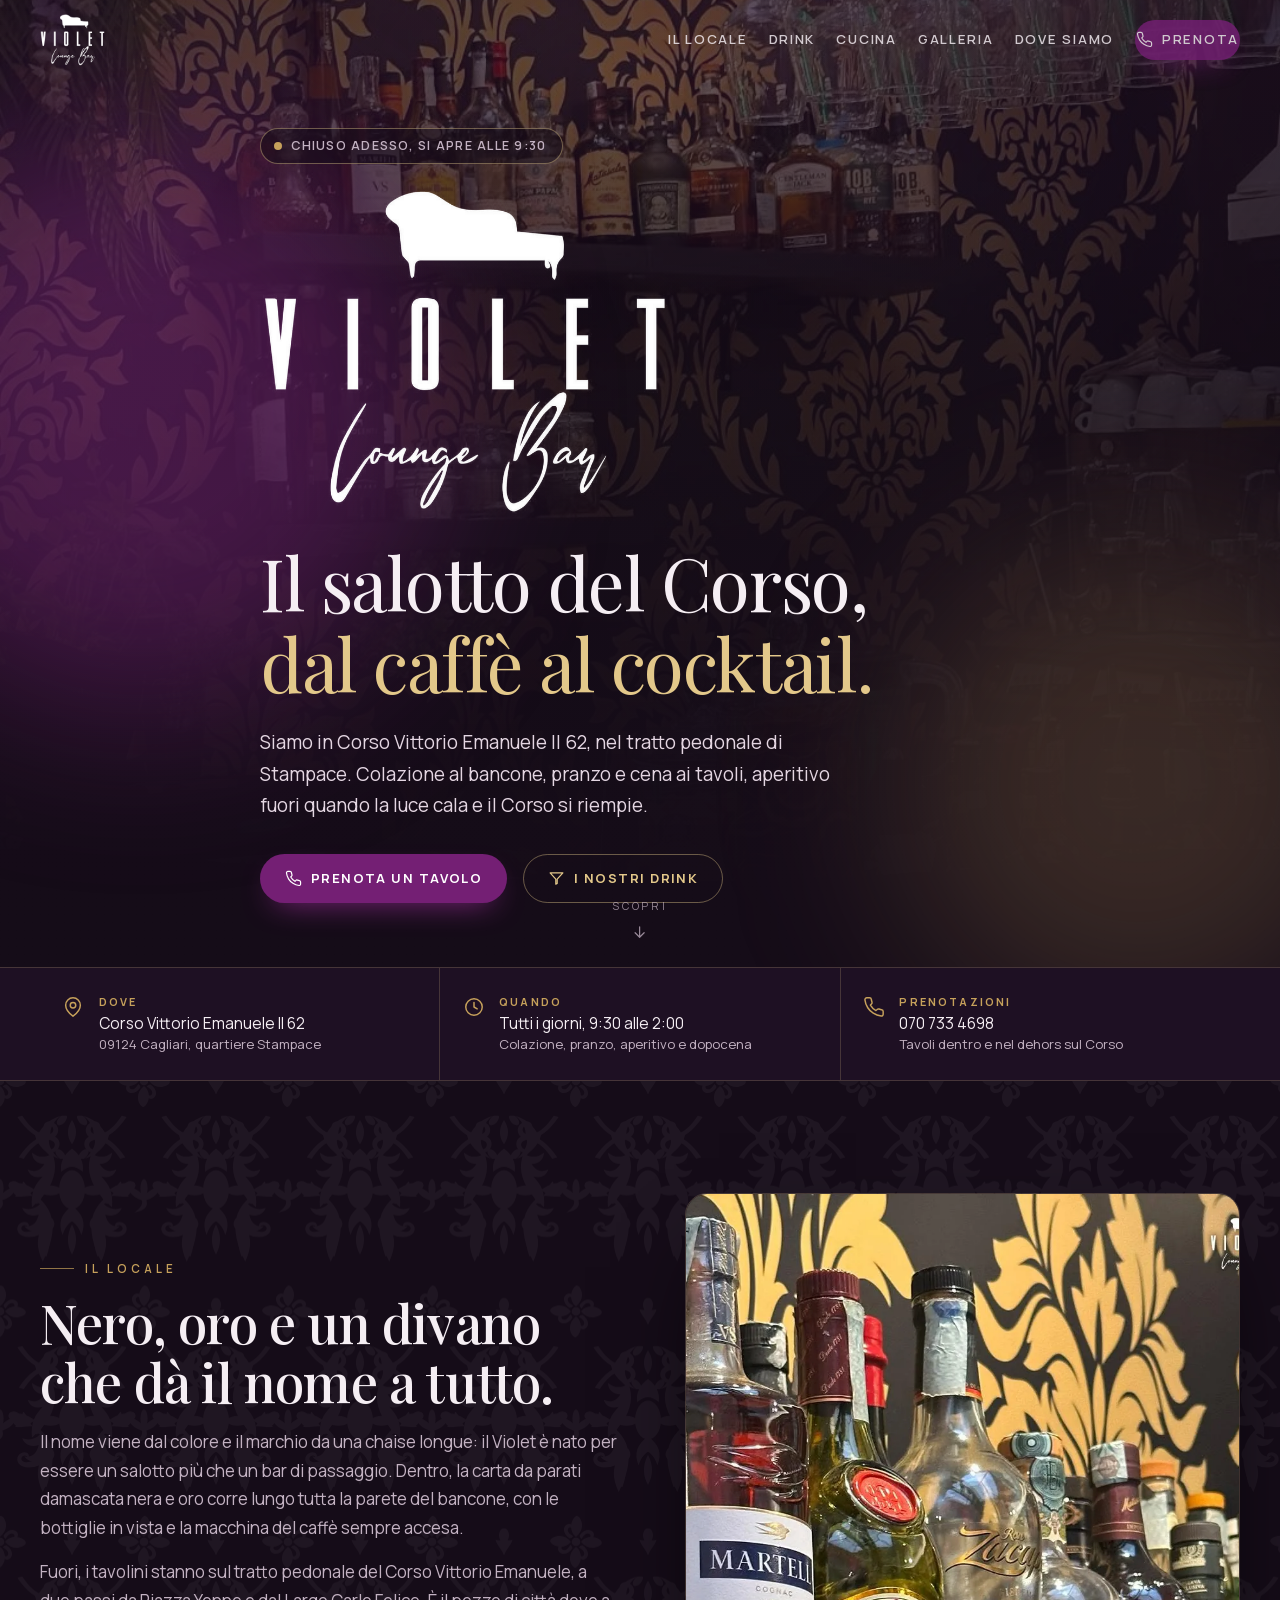
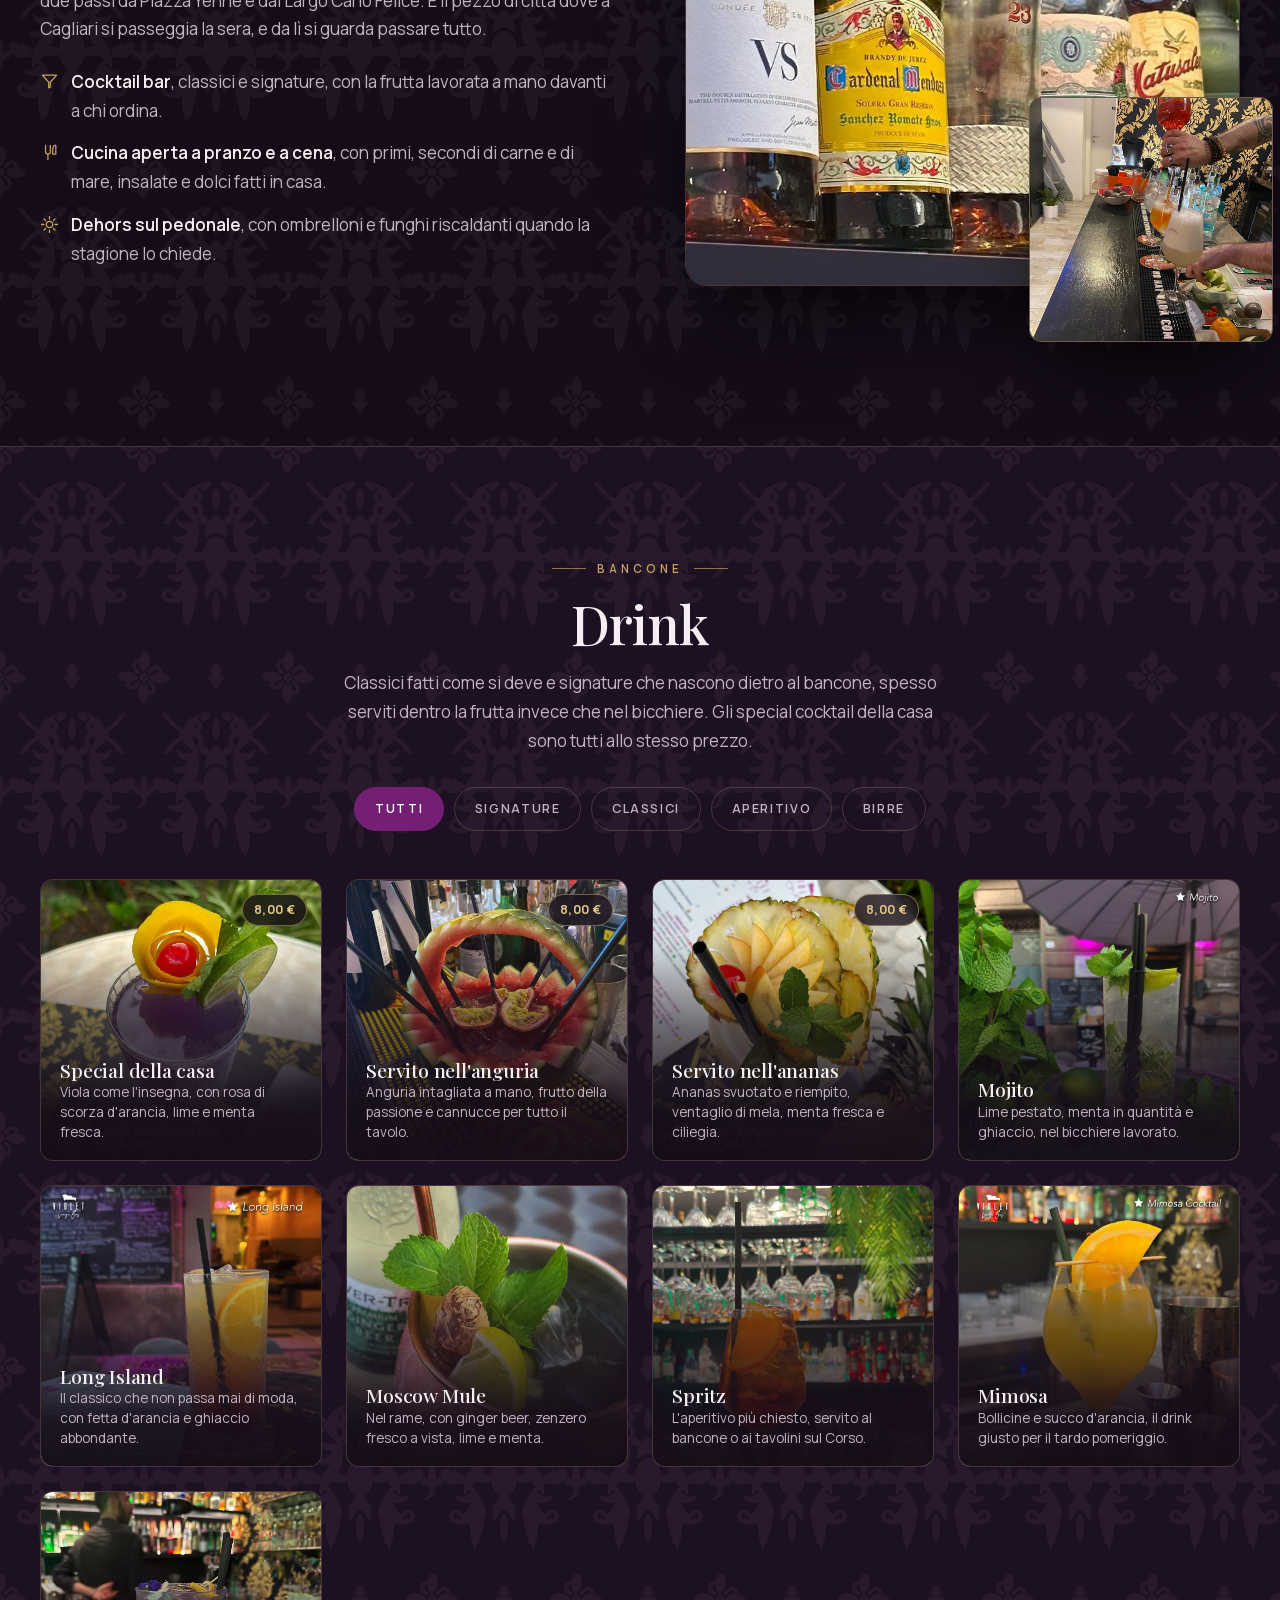
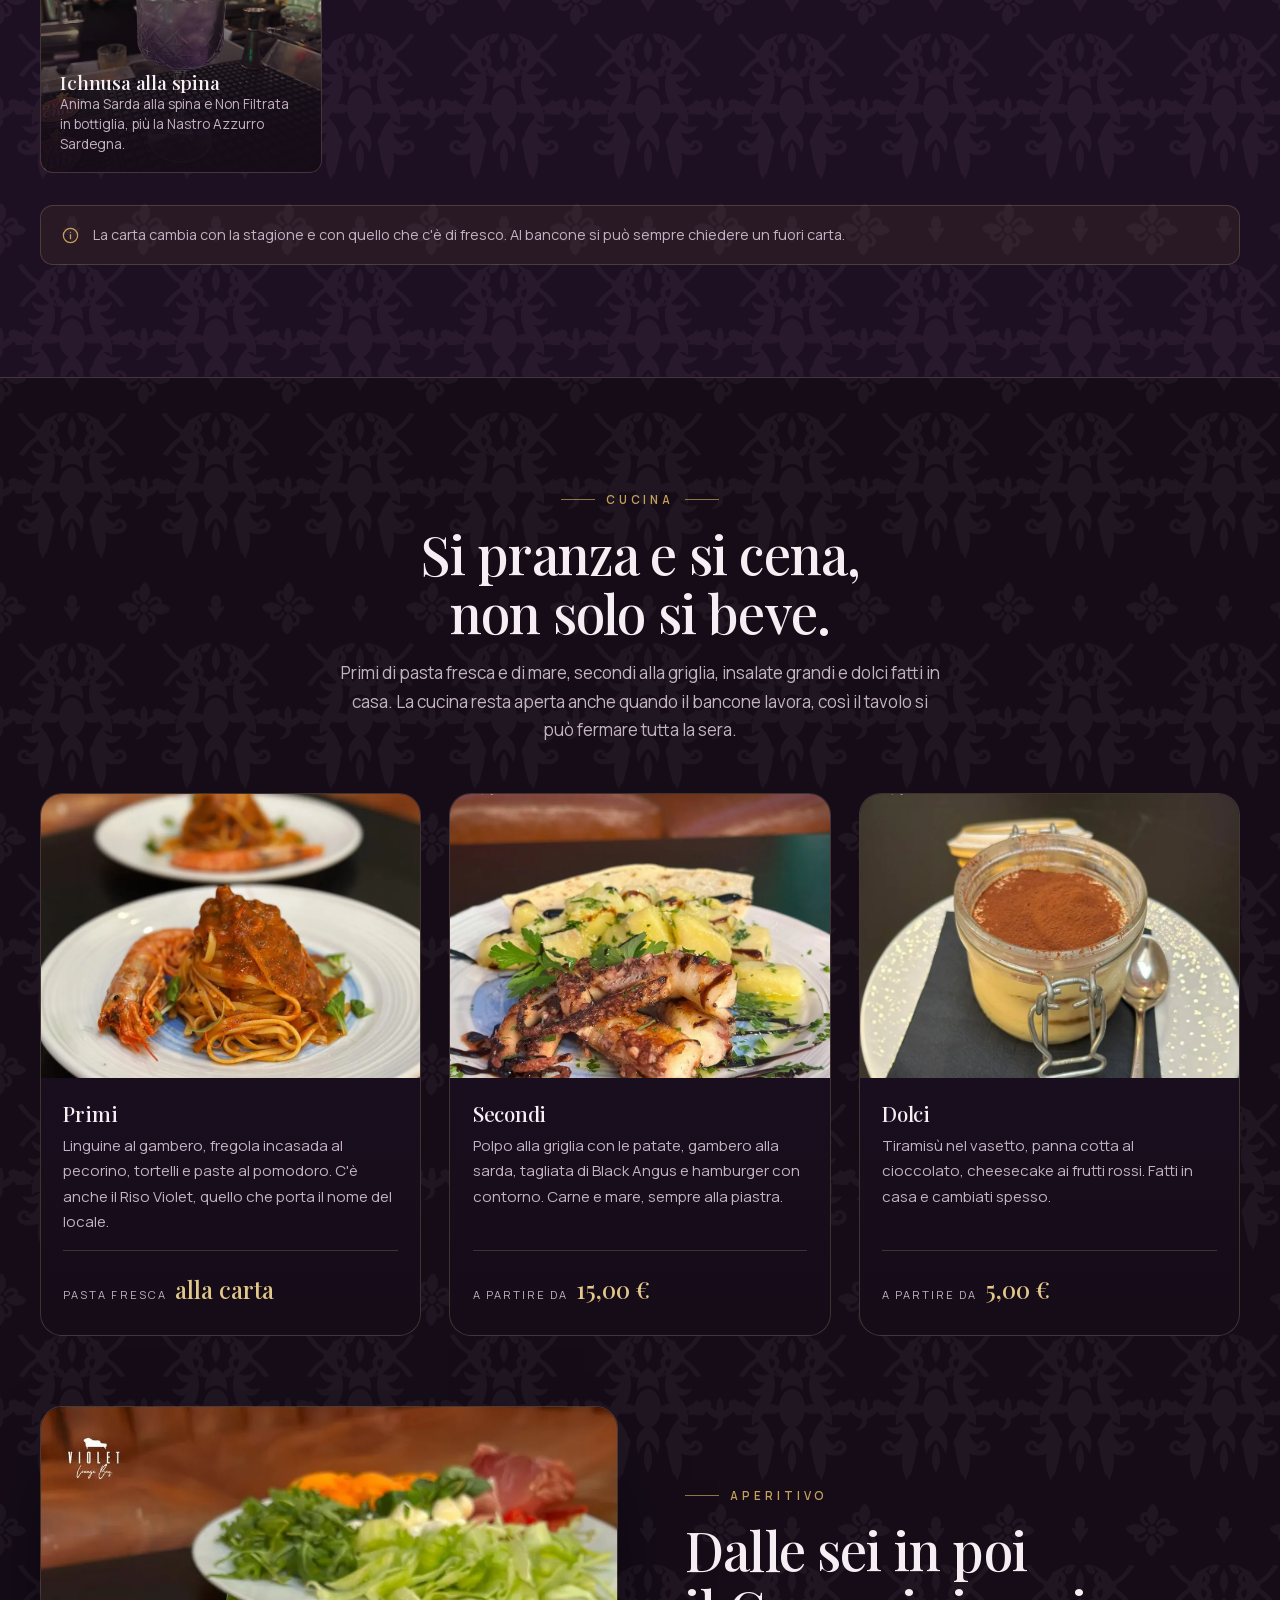
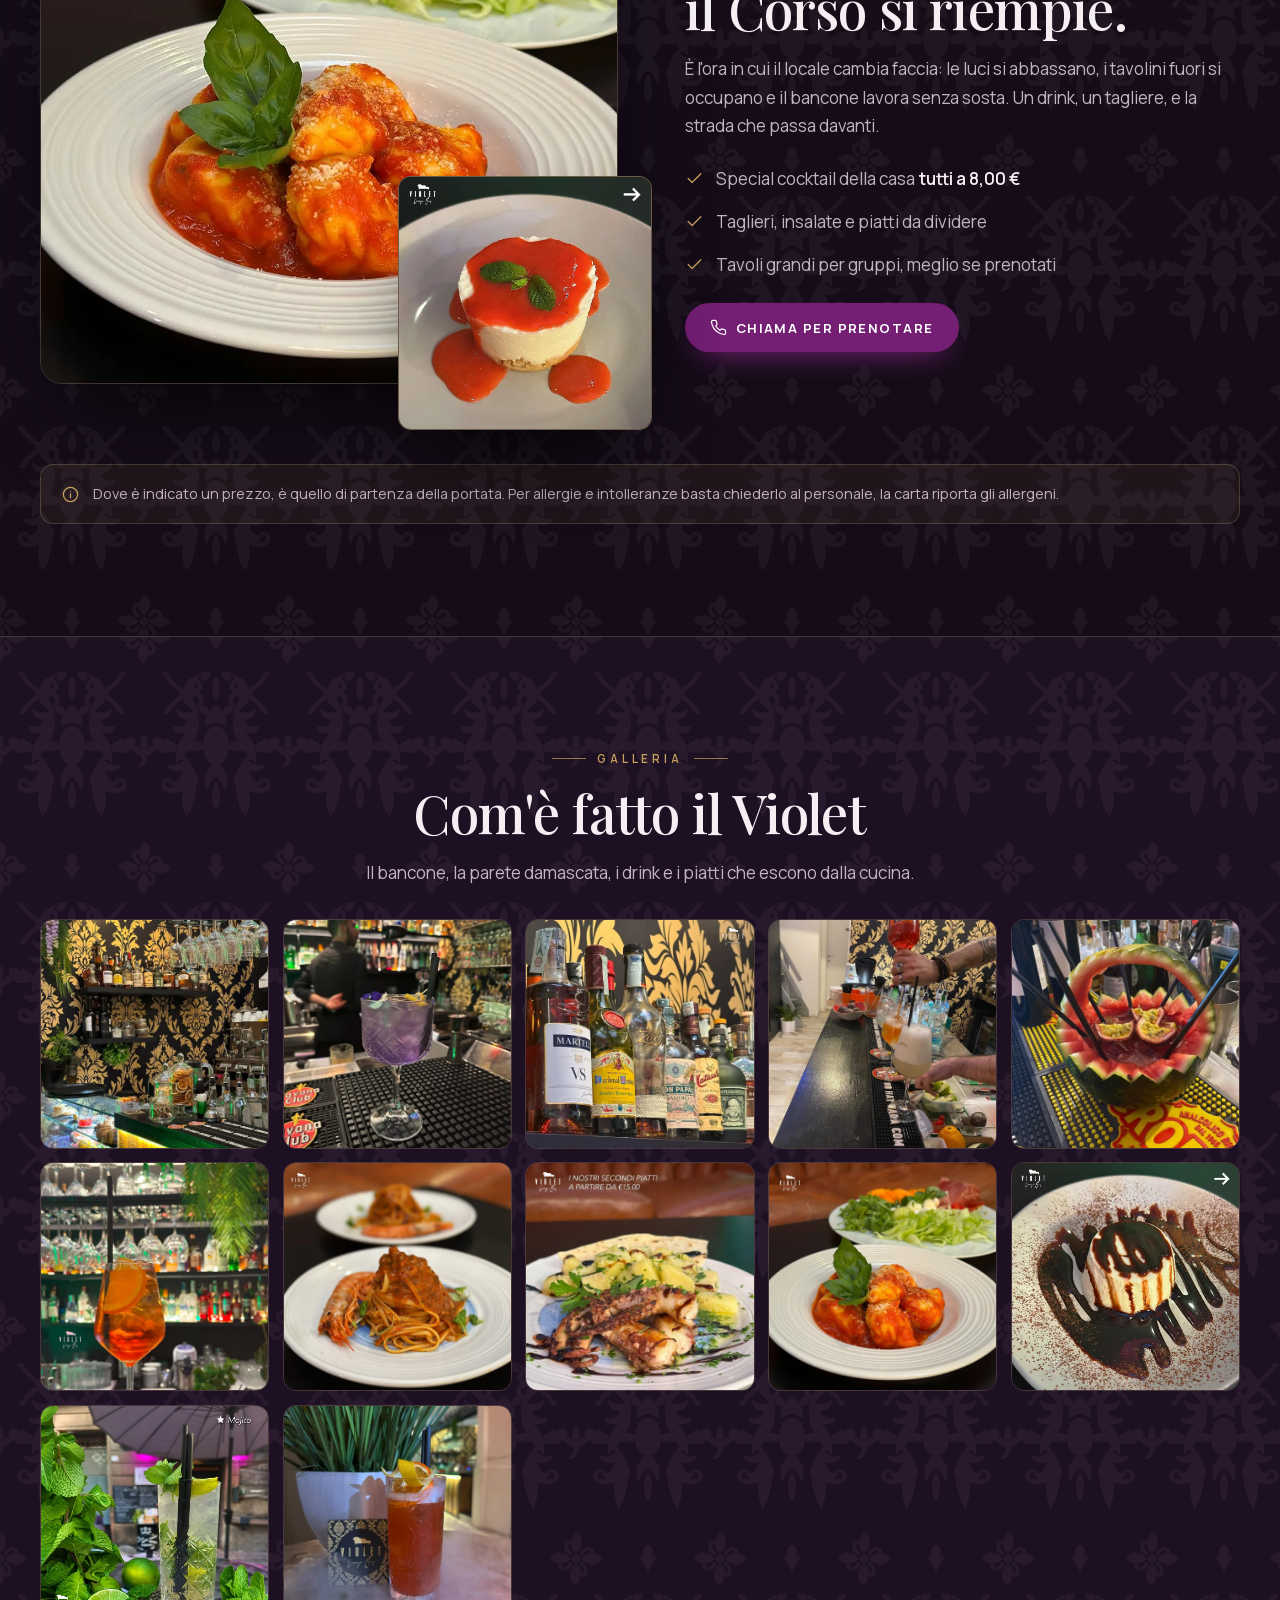
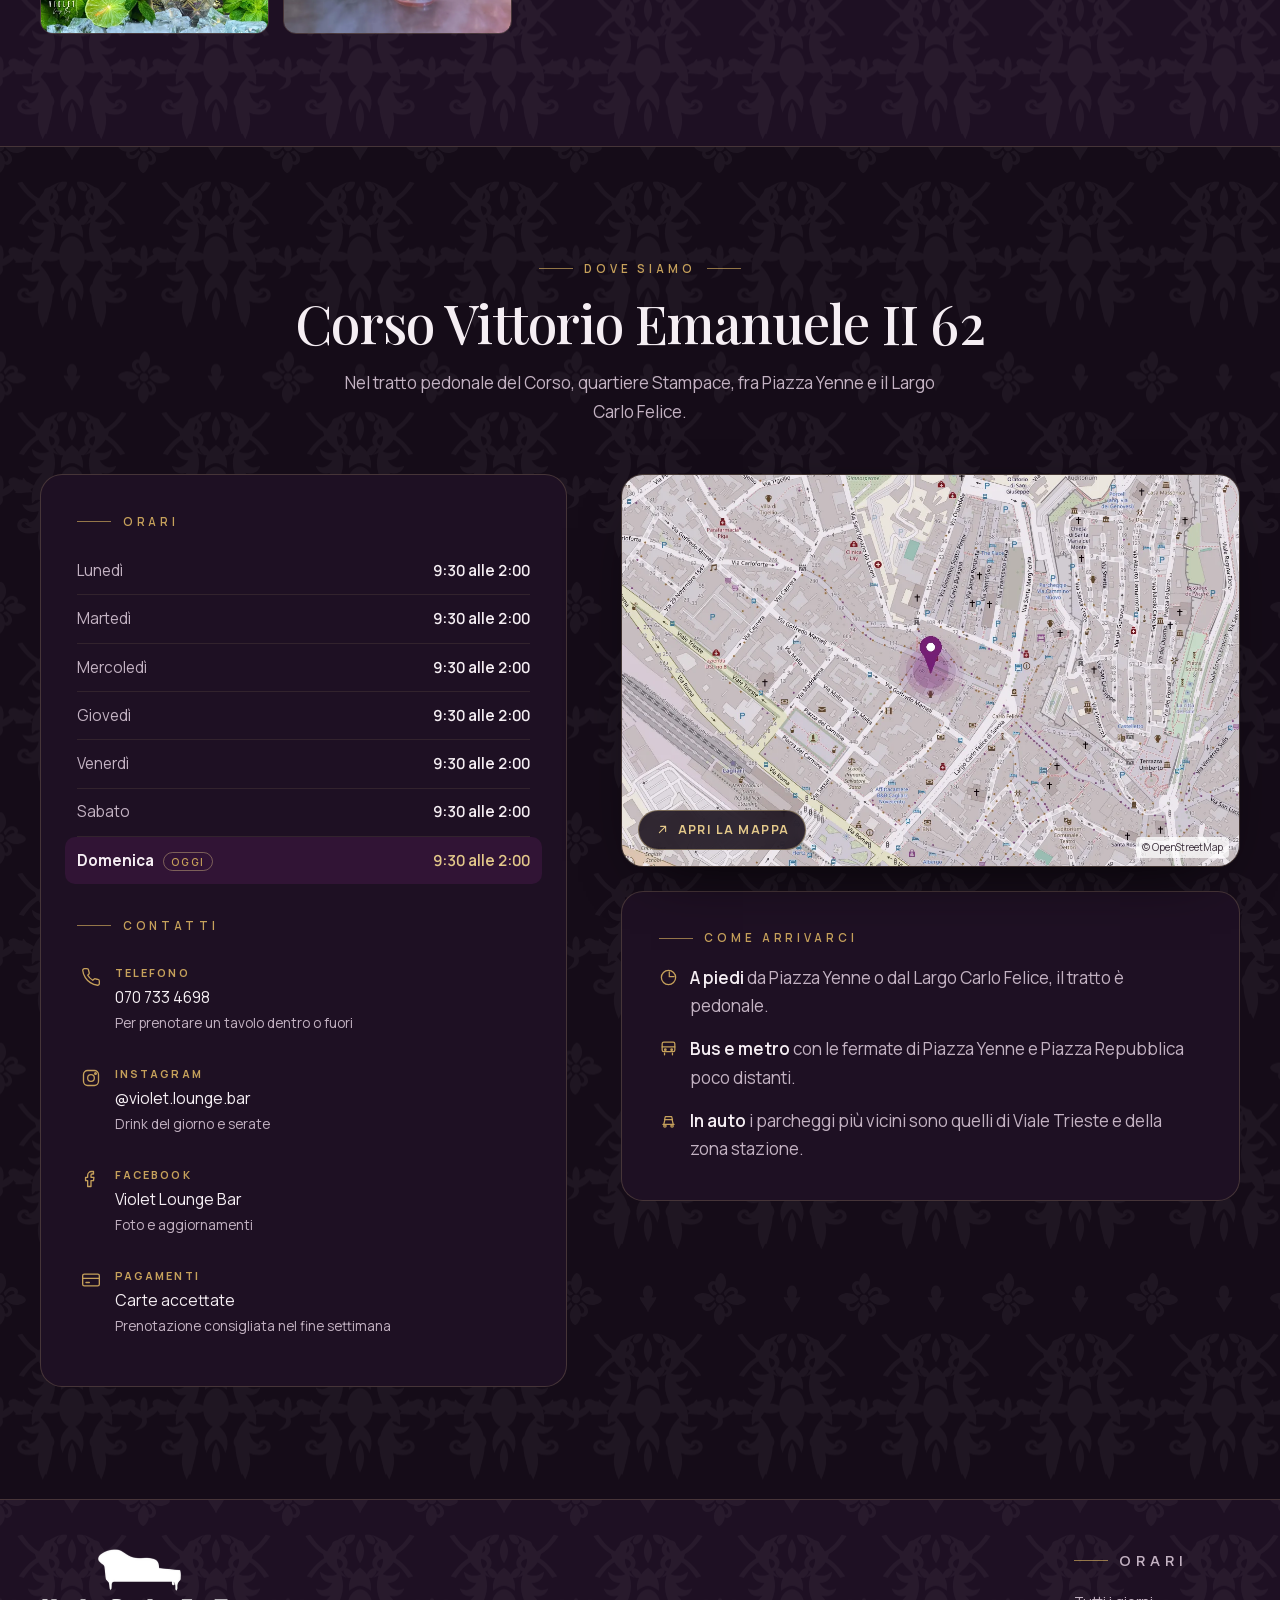
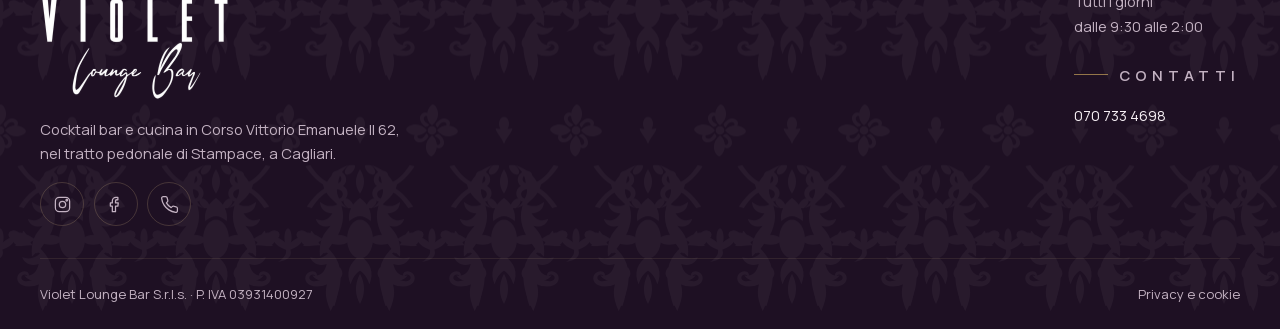
==== commit b4611c9a: "noindex: locale vero che non ci ha chiesto niente ⛔ Finche' il titolare non dice di si', questo sito" ====
--- a/index.html
+++ b/index.html
@@ -3,6 +3,7 @@
 <head>
 <meta charset="utf-8">
 <meta name="viewport" content="width=device-width, initial-scale=1">
+<meta name="robots" content="noindex, nofollow">
 <title>Violet Lounge Bar | Cocktail e cucina sul Corso, Cagliari</title>
 <meta name="description" content="Cocktail bar e cucina in Corso Vittorio Emanuele II 62 a Cagliari, quartiere Stampace. Colazione, pranzo, aperitivo e drink fino a notte, con i tavolini sul tratto pedonale del Corso.">
 <meta name="theme-color" content="#741F74">
